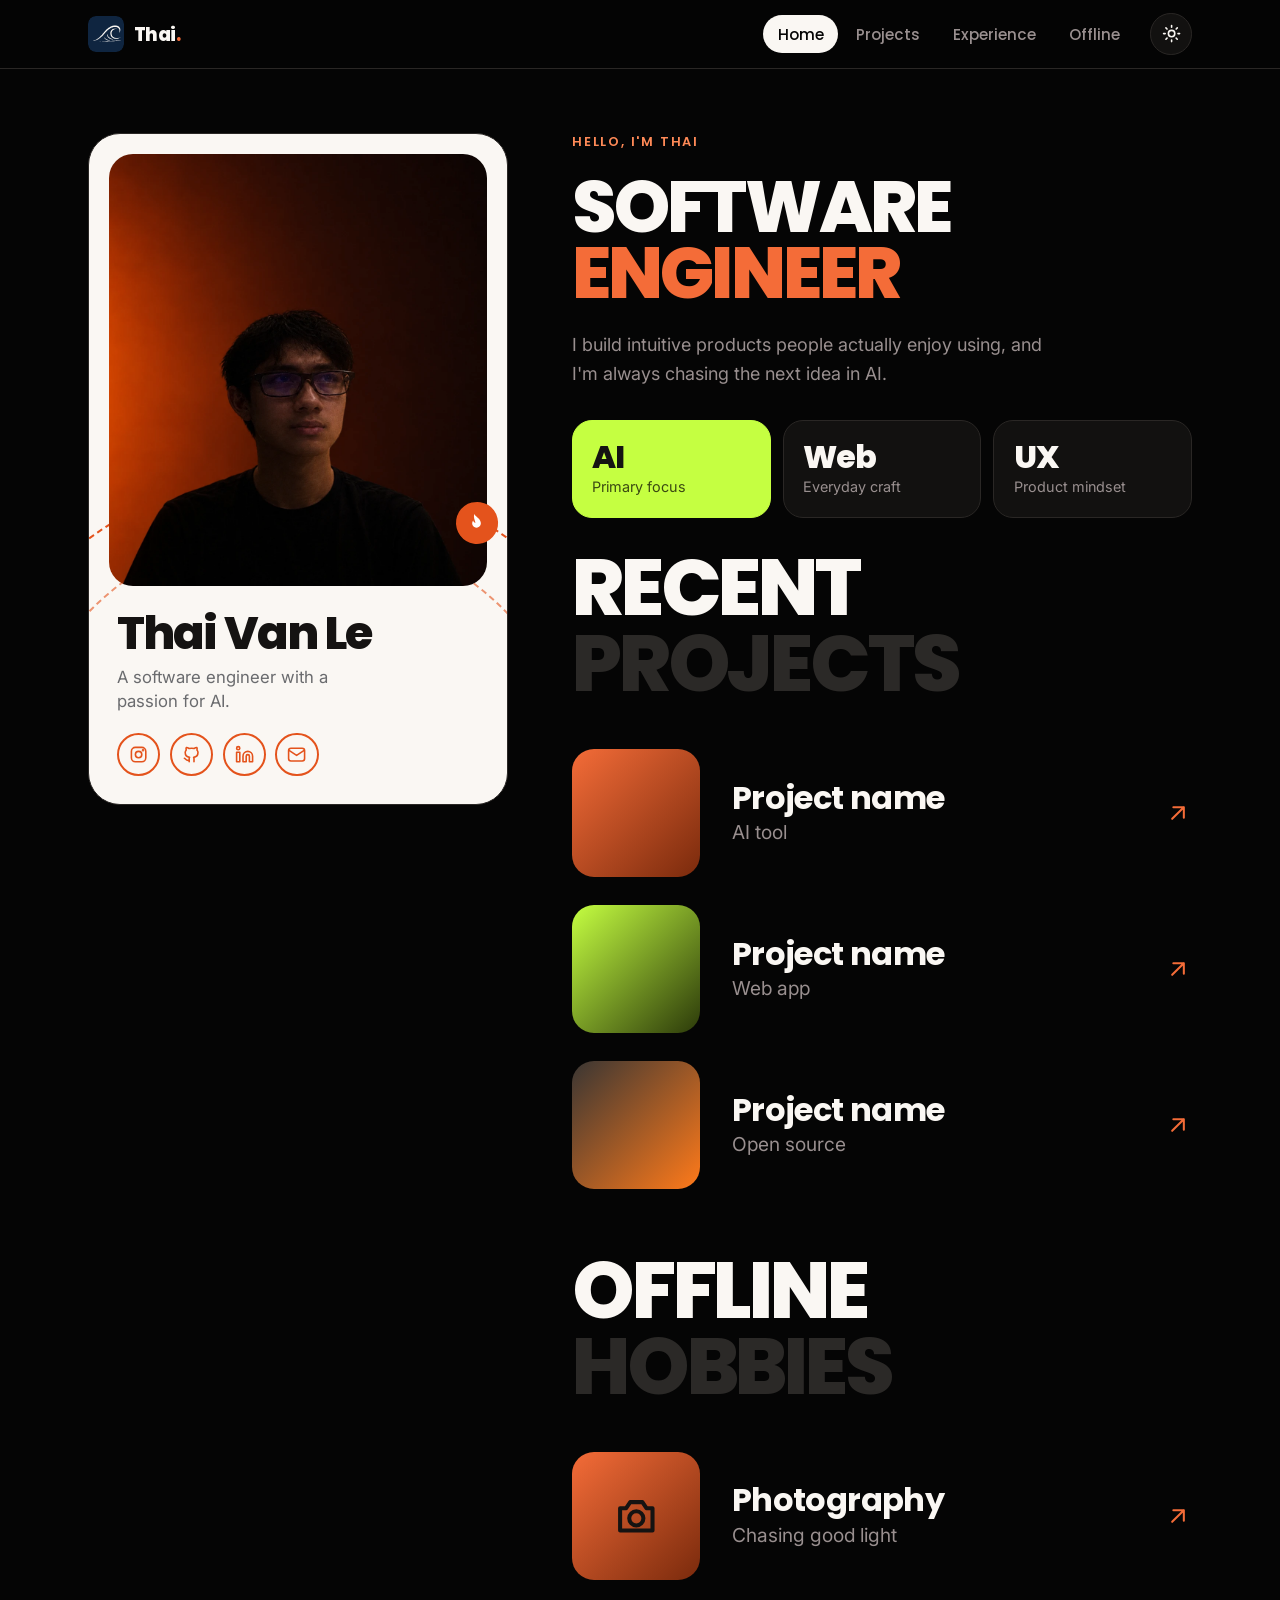
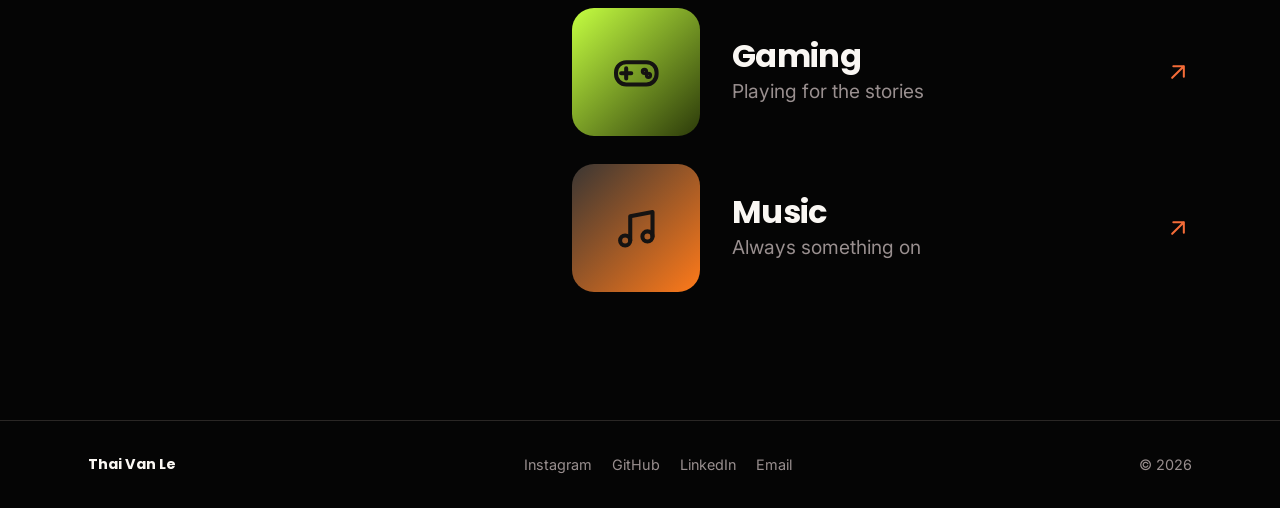
==== index.html @ 5bfe413f "Merge pull request #4 from Thai2229/claude/wave-from-icon Wave bursts from the toggle, pinned Home c" ====
<!DOCTYPE html>
<html lang="en" data-theme="dark">
<head>
<meta charset="utf-8">
<link rel="icon" type="image/svg+xml" href="assets/favicon.svg">
<link rel="icon" type="image/png" href="assets/favicon.png">
<meta name="viewport" content="width=device-width, initial-scale=1">
<title>Thai Van Le | Software Engineer</title>
<meta name="description" content="Thai Van Le, a software engineer with a passion for AI.">
<script>try{var t="dark";if(localStorage.getItem("theme")==="light"){t="light"}document.documentElement.dataset.theme=t}catch(e){}</script>
<link rel="preconnect" href="https://fonts.googleapis.com">
<link rel="preconnect" href="https://fonts.gstatic.com" crossorigin>
<link href="https://fonts.googleapis.com/css2?family=Inter:wght@400;500;600&family=Poppins:wght@500;600;700;800&display=swap" rel="stylesheet">
<link rel="stylesheet" href="css/styles.css">
<script src="js/main.js" defer></script>
</head>
<body>
<a class="skip" href="#main">Skip to content</a>
<header class="top">
<div class="wrap">
<a class="brand" href="index.html" aria-label="Thai Van Le, home"><img src="assets/logo.svg" alt="" width="36" height="36">Thai<span>.</span></a>
<nav id="nav" aria-label="Main"><ul><li><a href="index.html" aria-current="page">Home</a></li><li><a href="projects.html">Projects</a></li><li><a href="experience.html">Experience</a></li><li><a href="offline.html">Offline</a></li></ul></nav>
<button class="icon-btn theme-toggle" type="button" aria-label="Toggle light and dark theme" title="Toggle theme (T)"><svg class="sun" viewBox="0 0 24 24" aria-hidden="true"><circle cx="12" cy="12" r="4"/><path d="M12 2v2m0 16v2M4.900 4.900l1.400 1.400m11.400 11.400 1.400 1.400M2 12h2m16 0h2M4.900 19.100l1.400-1.400M17.700 6.300l1.400-1.400"/></svg><svg class="moon" viewBox="0 0 24 24" aria-hidden="true"><path d="M21 12.800A9 9 0 1 1 11.200 3a7 7 0 0 0 9.800 9.800z"/></svg></button>
<button class="icon-btn menu-btn" type="button" aria-label="Menu" aria-expanded="false" aria-controls="nav"><svg viewBox="0 0 24 24" aria-hidden="true"><path d="M4 7h16M4 12h16M4 17h16"/></svg></button>
</div>
</header>
<main id="main">
<div class="wrap">
<div class="hero">
<aside class="profile rise" aria-label="Profile">
<span class="arc" aria-hidden="true"></span><span class="badge"><svg viewBox="0 0 24 24" aria-hidden="true"><path d="M12 2c1 4 5 6 5 11a5 5 0 0 1-10 0c0-2 1-3 2-4 0 2 1 3 2 3 0-4-1-6 1-10z"/></svg></span>
<span class="arc two" aria-hidden="true"></span>
<img class="photo" src="assets/photo.webp" alt="Portrait of Thai Van Le looking up and to the side against an orange-to-black gradient" width="1340" height="1174">
<div class="who">
<h1>Thai Van Le</h1>
<p>A software engineer with a passion for AI.</p>
<ul class="socials"><li><a href="https://www.instagram.com/thaiv.2229/" aria-label="Instagram" target="_blank" rel="noopener noreferrer"><svg viewBox="0 0 24 24" aria-hidden="true"><rect x="3" y="3" width="18" height="18" rx="5"/><circle cx="12" cy="12" r="4"/><circle cx="17.5" cy="6.5" r=".6"/></svg></a></li><li><a href="https://github.com/Thai2229" aria-label="GitHub" target="_blank" rel="noopener noreferrer"><svg viewBox="0 0 24 24" aria-hidden="true"><path d="M9 19c-4 1.3-4-2-6-2.5m12 4.5v-3.5c0-1 .1-1.5-.5-2 2.800-.3 5.500-1.400 5.500-6a4.600 4.600 0 0 0-1.300-3.200 4.300 4.300 0 0 0-.1-3.200s-1.100-.3-3.500 1.300a12 12 0 0 0-6.200 0C6.500 2.800 5.400 3.100 5.400 3.100a4.300 4.300 0 0 0-.1 3.200A4.600 4.600 0 0 0 4 9.500c0 4.600 2.700 5.700 5.500 6-.6.500-.6 1.200-.5 2V21"/></svg></a></li><li><a href="https://www.linkedin.com/in/thaivanle" aria-label="LinkedIn" target="_blank" rel="noopener noreferrer"><svg viewBox="0 0 24 24" aria-hidden="true"><path d="M16 8a6 6 0 0 1 6 6v7h-4v-7a2 2 0 0 0-4 0v7h-4v-7a6 6 0 0 1 6-6zM2 9h4v12H2zM4 2a2 2 0 1 1 0 4 2 2 0 0 1 0-4z"/></svg></a></li><li><a href="mailto:mrthaivanle@gmail.com" aria-label="Email"><svg viewBox="0 0 24 24" aria-hidden="true"><rect x="2" y="4" width="20" height="16" rx="3"/><path d="m3 7 9 6 9-6"/></svg></a></li></ul>
</div>
</aside>
<div class="feed">
<div class="intro">
<p class="eyebrow rise" style="--i:1">Hello, I'm Thai</p>
<p class="title rise" style="--i:2" role="presentation">Software <em>Engineer</em></p>
<p class="lead rise" style="--i:3">I build intuitive products people actually enjoy using, and I'm always chasing the next idea in AI.</p>
<div class="stats rise" style="--i:4">
<!-- placeholder stat tiles: focus areas, no invented numbers -->
<div class="stat lime"><b>AI</b><span>Primary focus</span></div>
<div class="stat"><b>Web</b><span>Everyday craft</span></div>
<div class="stat"><b>UX</b><span>Product mindset</span></div>
</div>
</div>
<section class="teaser rise" style="--i:5" aria-labelledby="t-proj">
<h2 class="big" id="t-proj"><span>Recent</span> <span class="dim">projects</span></h2>
<ul class="rows"><li><a class="row" href="projects.html"><span class="tile t1" aria-hidden="true"></span><span class="txt"><b>Project name</b><span>AI tool</span></span><svg class="go" viewBox="0 0 24 24" aria-hidden="true"><path d="M7 17 17 7M8 7h9v9"/></svg></a></li><li><a class="row" href="projects.html"><span class="tile t2" aria-hidden="true"></span><span class="txt"><b>Project name</b><span>Web app</span></span><svg class="go" viewBox="0 0 24 24" aria-hidden="true"><path d="M7 17 17 7M8 7h9v9"/></svg></a></li><li><a class="row" href="projects.html"><span class="tile t3" aria-hidden="true"></span><span class="txt"><b>Project name</b><span>Open source</span></span><svg class="go" viewBox="0 0 24 24" aria-hidden="true"><path d="M7 17 17 7M8 7h9v9"/></svg></a></li></ul>
</section>
<section class="teaser rise" style="--i:6" aria-labelledby="t-off">
<h2 class="big" id="t-off"><span>Offline</span> <span class="dim">hobbies</span></h2>
<ul class="rows"><li><a class="row" href="offline.html"><span class="tile t1" aria-hidden="true"><svg viewBox="0 0 24 24"><path d="M4 8h3l2-3h6l2 3h3v11H4z"/><circle cx="12" cy="13" r="3.500"/></svg></span><span class="txt"><b>Photography</b><span>Chasing good light</span></span><svg class="go" viewBox="0 0 24 24" aria-hidden="true"><path d="M7 17 17 7M8 7h9v9"/></svg></a></li><li><a class="row" href="offline.html"><span class="tile t2" aria-hidden="true"><svg viewBox="0 0 24 24"><rect x="2" y="7" width="20" height="11" rx="5"/><path d="M7 10v5M4.500 12.500h5"/><circle cx="16" cy="11.500" r=".8"/><circle cx="18" cy="13.500" r=".8"/></svg></span><span class="txt"><b>Gaming</b><span>Playing for the stories</span></span><svg class="go" viewBox="0 0 24 24" aria-hidden="true"><path d="M7 17 17 7M8 7h9v9"/></svg></a></li><li><a class="row" href="offline.html"><span class="tile t3" aria-hidden="true"><svg viewBox="0 0 24 24"><path d="M9 18V6l11-2v12"/><circle cx="6.500" cy="18" r="2.500"/><circle cx="17.500" cy="16" r="2.500"/></svg></span><span class="txt"><b>Music</b><span>Always something on</span></span><svg class="go" viewBox="0 0 24 24" aria-hidden="true"><path d="M7 17 17 7M8 7h9v9"/></svg></a></li></ul>
</section>
</div>
</div>
</div>
</main>
<footer>
<div class="wrap">
<strong>Thai Van Le</strong>
<ul><li><a href="https://www.instagram.com/thaiv.2229/" target="_blank" rel="noopener noreferrer">Instagram</a></li><li><a href="https://github.com/Thai2229" target="_blank" rel="noopener noreferrer">GitHub</a></li><li><a href="https://www.linkedin.com/in/thaivanle" target="_blank" rel="noopener noreferrer">LinkedIn</a></li><li><a href="mailto:mrthaivanle@gmail.com">Email</a></li></ul>
<span>&copy; 2026</span>
</div>
</footer>
</body>
</html>
---- css/styles.css ----
:root{
  --bg:#050505;--surface:#121110;--line:#2a2725;--ink:#faf7f3;--muted:#998f8f;--dim:#2b2927;
  --accent:#f46c38;--accent-hot:#ff7a1a;--accent-ink:#ff8a57;--lime:#c5ff41;--on-accent:#151312;
  --card:#faf7f3;--card-ink:#151312;--card-muted:#6a6b6e;--card-accent:#e4531c;
  --font-head:"Poppins",system-ui,sans-serif;--font-body:"Inter",system-ui,sans-serif;
  --pad:clamp(1.25rem,4vw,3rem);--max:1200px;
}
[data-theme="light"]{
  --bg:#faf7f3;--surface:#fff;--line:#e4ddd5;--ink:#151312;--muted:#6a6b6e;--dim:#e2dbd2;
  --accent-ink:#b8400f;--card:#fff;
}
*{box-sizing:border-box;margin:0}
html{color-scheme:dark;scroll-behavior:smooth}
html[data-theme="light"]{color-scheme:light}
body{background:var(--bg);color:var(--ink);font:400 1rem/1.6 var(--font-body);min-height:100vh;display:flex;flex-direction:column;overflow-x:hidden}
main{flex:1}
img,svg{display:block;max-width:100%}
a{color:inherit}
:focus-visible{outline:3px solid var(--accent-hot);outline-offset:3px;border-radius:6px}
.skip{position:absolute;left:1rem;top:-4rem;background:var(--accent);color:var(--on-accent);padding:.6rem 1rem;border-radius:8px;font-weight:600;z-index:20}
.skip:focus{top:1rem}
.wrap{width:min(100%,var(--max));margin-inline:auto;padding-inline:var(--pad)}

/* header */
header.top{position:sticky;top:0;z-index:10;background:color-mix(in srgb,var(--bg) 85%,transparent);backdrop-filter:blur(12px);border-bottom:1px solid var(--line)}
header.top .wrap{display:flex;align-items:center;gap:1rem;height:4.25rem}
.brand{display:inline-flex;align-items:center;font:800 1.15rem var(--font-head);text-decoration:none;letter-spacing:-.02em;margin-right:auto}
.brand span{color:var(--accent)}
.brand img{width:36px;height:36px;margin-right:.6rem;border-radius:8px;flex:none}
nav ul{list-style:none;padding:0;display:flex;gap:.25rem}
nav a{display:block;padding:.45rem .9rem;border-radius:99px;text-decoration:none;font:500 .95rem var(--font-head);color:var(--muted);transition:color .2s,background .2s}
nav a:hover{color:var(--ink)}
nav a[aria-current="page"]{background:var(--ink);color:var(--bg)}
.icon-btn{width:2.6rem;height:2.6rem;border-radius:50%;border:1px solid var(--line);background:var(--surface);color:var(--ink);display:grid;place-items:center;cursor:pointer;transition:border-color .2s,transform .2s}
.icon-btn:hover{border-color:var(--accent);transform:translateY(-2px)}
.icon-btn svg{width:1.2rem;height:1.2rem;fill:none;stroke:currentColor;stroke-width:2;stroke-linecap:round;stroke-linejoin:round}
.moon{display:none}
[data-theme="light"] .sun{display:none}
[data-theme="light"] .moon{display:block}
.menu-btn{display:none}
@media (max-width:700px){
  .menu-btn{display:grid}
  nav{position:absolute;left:0;right:0;top:100%;background:var(--bg);border-bottom:1px solid var(--line);display:none;padding:.75rem var(--pad) 1rem}
  nav.open{display:block}
  nav ul{flex-direction:column}
  nav a{font-size:1.05rem;padding:.7rem 1rem}
}

/* type */
.title{font:800 clamp(2.75rem,8vw,6.5rem)/.92 var(--font-head);text-transform:uppercase;letter-spacing:-.04em}
.title em{font-style:normal;color:var(--accent)}
[data-theme="light"] .title em{color:var(--accent-ink)}
h2.title{font-size:clamp(2rem,5vw,3.5rem)}
.lead{color:var(--muted);font-size:1.125rem;max-width:44ch}
.eyebrow{font:600 .8rem var(--font-head);letter-spacing:.14em;text-transform:uppercase;color:var(--accent-ink)}
.page-head{padding:clamp(3rem,8vw,6rem) 0 2.5rem;display:grid;gap:1.25rem}

/* home hero */
.hero{display:grid;grid-template-columns:1fr;gap:clamp(2rem,6vw,5rem);align-items:start;padding:clamp(2rem,5vw,4rem) 0}
.profile{max-width:440px;width:100%;margin-inline:auto}
.feed .teaser:first-of-type{padding-top:clamp(2rem,6vw,4rem)}
@media (min-width:900px){.hero{grid-template-columns:420px minmax(0,1fr);column-gap:64px}.hero .profile{position:sticky;top:calc(4.25rem + 24px);margin-inline:0}.feed .big{font-size:clamp(3rem,6.2vw,6rem)}.feed .title{font-size:clamp(2.75rem,5.6vw,5.5rem)}.feed .teaser:first-of-type{padding-top:2rem}.feed .teaser{padding-block:2rem}}
@media (min-width:900px) and (max-height:860px){.hero .profile{padding:1rem 1rem 1.25rem}.hero .profile .photo{aspect-ratio:1/1}.hero .profile .who{padding-top:1rem}.hero .profile p{margin-bottom:.9rem}}
@media (min-width:900px) and (max-height:780px){.hero .profile .photo{aspect-ratio:4/3}}
@media (min-width:900px) and (max-height:640px){.hero .profile{position:static}}
.profile{position:relative;overflow:hidden;background:var(--card);color:var(--card-ink);border-radius:32px;padding:1.25rem 1.25rem 1.75rem;border:1px solid var(--line)}
.profile .photo{position:relative;z-index:1;aspect-ratio:7/8;width:100%;height:auto;border-radius:24px;object-fit:cover;object-position:54% 50%}
.profile .arc{position:absolute;z-index:0;width:170%;aspect-ratio:1;left:-35%;top:50%;border:2px dashed var(--card-accent);border-radius:50%;transform:rotate(14deg)}
.profile .arc.two{top:58%;left:-20%;width:140%;transform:rotate(-8deg);opacity:.6}
.badge{position:absolute;z-index:2;top:58%;right:.6rem;width:2.6rem;height:2.6rem;margin-top:-1.3rem;border-radius:50%;background:var(--card-accent);display:grid;place-items:center;transform:rotate(-14deg)}
.badge svg{width:1.3rem;height:1.3rem;fill:#fff}
.profile .who{position:relative;z-index:1;padding:1.5rem .5rem 0}
.profile h1{font:800 clamp(2.2rem,5vw,2.9rem)/1 var(--font-head);letter-spacing:-.04em}
.profile p{color:var(--card-muted);margin:.6rem 0 1.25rem;max-width:20ch;font-size:1.05rem;line-height:1.4}
.socials{display:flex;gap:.6rem;list-style:none;padding:0}
.socials a{width:2.7rem;height:2.7rem;border-radius:50%;border:2px solid var(--card-accent);color:var(--card-accent);background:var(--card);display:grid;place-items:center;transition:background .2s,color .2s,transform .2s}
.socials a:hover{background:var(--card-accent);color:#fff;transform:translateY(-3px)}
.socials svg{width:1.2rem;height:1.2rem;fill:none;stroke:currentColor;stroke-width:2;stroke-linecap:round;stroke-linejoin:round}
.intro{display:grid;gap:1.5rem;justify-items:start}
.stats{display:grid;grid-template-columns:repeat(3,1fr);gap:.75rem;width:100%;margin-top:.5rem}
@media (max-width:520px){.stats{grid-template-columns:1fr}}
.stat{background:var(--surface);border:1px solid var(--line);border-radius:20px;padding:1.1rem 1.2rem;transition:transform .25s,border-color .25s}
.stat:hover{transform:translateY(-4px);border-color:var(--accent)}
.stat b{display:block;font:800 2rem/1.1 var(--font-head);letter-spacing:-.03em}
.stat span{color:var(--muted);font-size:.9rem}
.stat.lime{background:var(--lime);border-color:var(--lime);color:#151312}
.stat.lime span{color:#3b4a12}

/* teasers */
.teaser{padding:clamp(2rem,6vw,4rem) 0}
.teaser:last-child{padding-bottom:4rem}
.big{font:800 clamp(3rem,13vw,9rem)/.95 var(--font-head);text-transform:uppercase;letter-spacing:-.04em;margin-bottom:clamp(1.5rem,4vw,3rem)}
.big span{display:block}
.big .dim{color:var(--dim)}
.rows{list-style:none;padding:0;display:grid;gap:clamp(1rem,2.5vw,1.75rem)}
.row{display:flex;align-items:center;gap:clamp(1rem,3vw,2rem);text-decoration:none;border-radius:20px}
.tile{flex:none;width:clamp(4.25rem,14vw,8rem);aspect-ratio:1;border-radius:clamp(14px,3vw,22px);display:grid;place-items:center;color:var(--on-accent);transition:transform .25s}
.tile svg{width:38%;fill:none;stroke:currentColor;stroke-width:2;stroke-linecap:round;stroke-linejoin:round}
.t1{background:linear-gradient(135deg,var(--accent),#7a2a0c)}
.t2{background:linear-gradient(135deg,var(--lime),#2c3a0a)}
.t3{background:linear-gradient(135deg,#3a3633,var(--accent-hot))}
.txt{display:grid;min-width:0}
.txt b{font:700 clamp(1.25rem,3.4vw,2rem)/1.2 var(--font-head);letter-spacing:-.02em;transition:color .2s}
.txt span{color:var(--muted);font-size:clamp(.95rem,2vw,1.2rem)}
.row .go{flex:none;margin-left:auto;width:clamp(1.25rem,3vw,1.75rem);fill:none;stroke:var(--accent);stroke-width:1.75;stroke-linecap:round;stroke-linejoin:round;transition:transform .2s}
.row:hover .txt b{color:var(--accent-ink)}
.row:hover .go{transform:translate(4px,-4px)}
.row:hover .tile{transform:scale(1.03)}

/* cards */
.grid{display:grid;grid-template-columns:repeat(auto-fill,minmax(min(100%,17rem),1fr));gap:1rem;padding-bottom:4rem}
.card{display:flex;flex-direction:column;gap:.75rem;padding:1.5rem;border-radius:24px;background:var(--surface);border:1px solid var(--line);transition:transform .25s,border-color .25s,box-shadow .25s}
.card:hover{transform:translateY(-5px);border-color:var(--accent);box-shadow:0 14px 34px -18px var(--accent)}
.card .thumb{aspect-ratio:16/10;border-radius:16px;background:linear-gradient(135deg,var(--accent),var(--bg) 85%);margin-bottom:.5rem}
.card h2{font:700 1.3rem/1.2 var(--font-head);letter-spacing:-.02em}
.card p{color:var(--muted)}
.tags{display:flex;flex-wrap:wrap;gap:.4rem;list-style:none;padding:0;margin-top:auto}
.tags li{font:500 .78rem var(--font-head);padding:.2rem .7rem;border-radius:99px;border:1px solid var(--line);color:var(--muted)}
.ico{width:3rem;height:3rem;border-radius:16px;display:grid;place-items:center;background:var(--accent);color:var(--on-accent)}
.ico svg{width:1.5rem;height:1.5rem;fill:none;stroke:currentColor;stroke-width:2;stroke-linecap:round;stroke-linejoin:round}

/* timeline */
.timeline{list-style:none;padding:0 0 4rem 1.5rem;border-left:2px dashed var(--line);display:grid;gap:1.25rem;margin-left:.5rem}
.timeline li{position:relative;padding:1.5rem;border-radius:24px;background:var(--surface);border:1px solid var(--line);transition:border-color .25s,transform .25s}
.timeline li:hover{border-color:var(--accent);transform:translateX(4px)}
.timeline li::before{content:"";position:absolute;left:calc(-1.5rem - 7px);top:2rem;width:12px;height:12px;border-radius:50%;background:var(--accent);box-shadow:0 0 0 4px var(--bg)}
.timeline time{font:600 .8rem var(--font-head);letter-spacing:.1em;text-transform:uppercase;color:var(--accent-ink)}
.timeline h2{font:700 1.4rem/1.2 var(--font-head);letter-spacing:-.02em;margin:.3rem 0}
.timeline .org{color:var(--ink);font-weight:500}
.timeline p{color:var(--muted)}

/* footer */
footer{border-top:1px solid var(--line);padding:2rem 0;color:var(--muted);font-size:.9rem}
footer .wrap{display:flex;flex-wrap:wrap;gap:1rem 2rem;align-items:center;justify-content:space-between}
footer strong{color:var(--ink);font-family:var(--font-head)}
footer ul{list-style:none;padding:0;display:flex;gap:1.25rem}
footer a{text-decoration:none}
footer a:hover{color:var(--accent-ink);text-decoration:underline}

/* motion */
.rise{animation:rise .7s cubic-bezier(.2,.7,.2,1) both;animation-delay:calc(var(--i,0) * 90ms)}
@keyframes rise{from{opacity:0;transform:translateY(18px)}}
::view-transition-old(root),::view-transition-new(root){animation:none;mix-blend-mode:normal}
::view-transition-new(root){z-index:2}
.wave-foam,.wave-spray{position:fixed;inset:0;width:100%;height:100%;pointer-events:none}
.wave-spray{view-transition-name:spray}
::view-transition-group(*),::view-transition-old(*),::view-transition-new(*){animation:none}
@media (prefers-reduced-motion:reduce){
  *,*::before,*::after{animation:none!important;transition:none!important;scroll-behavior:auto!important}
}
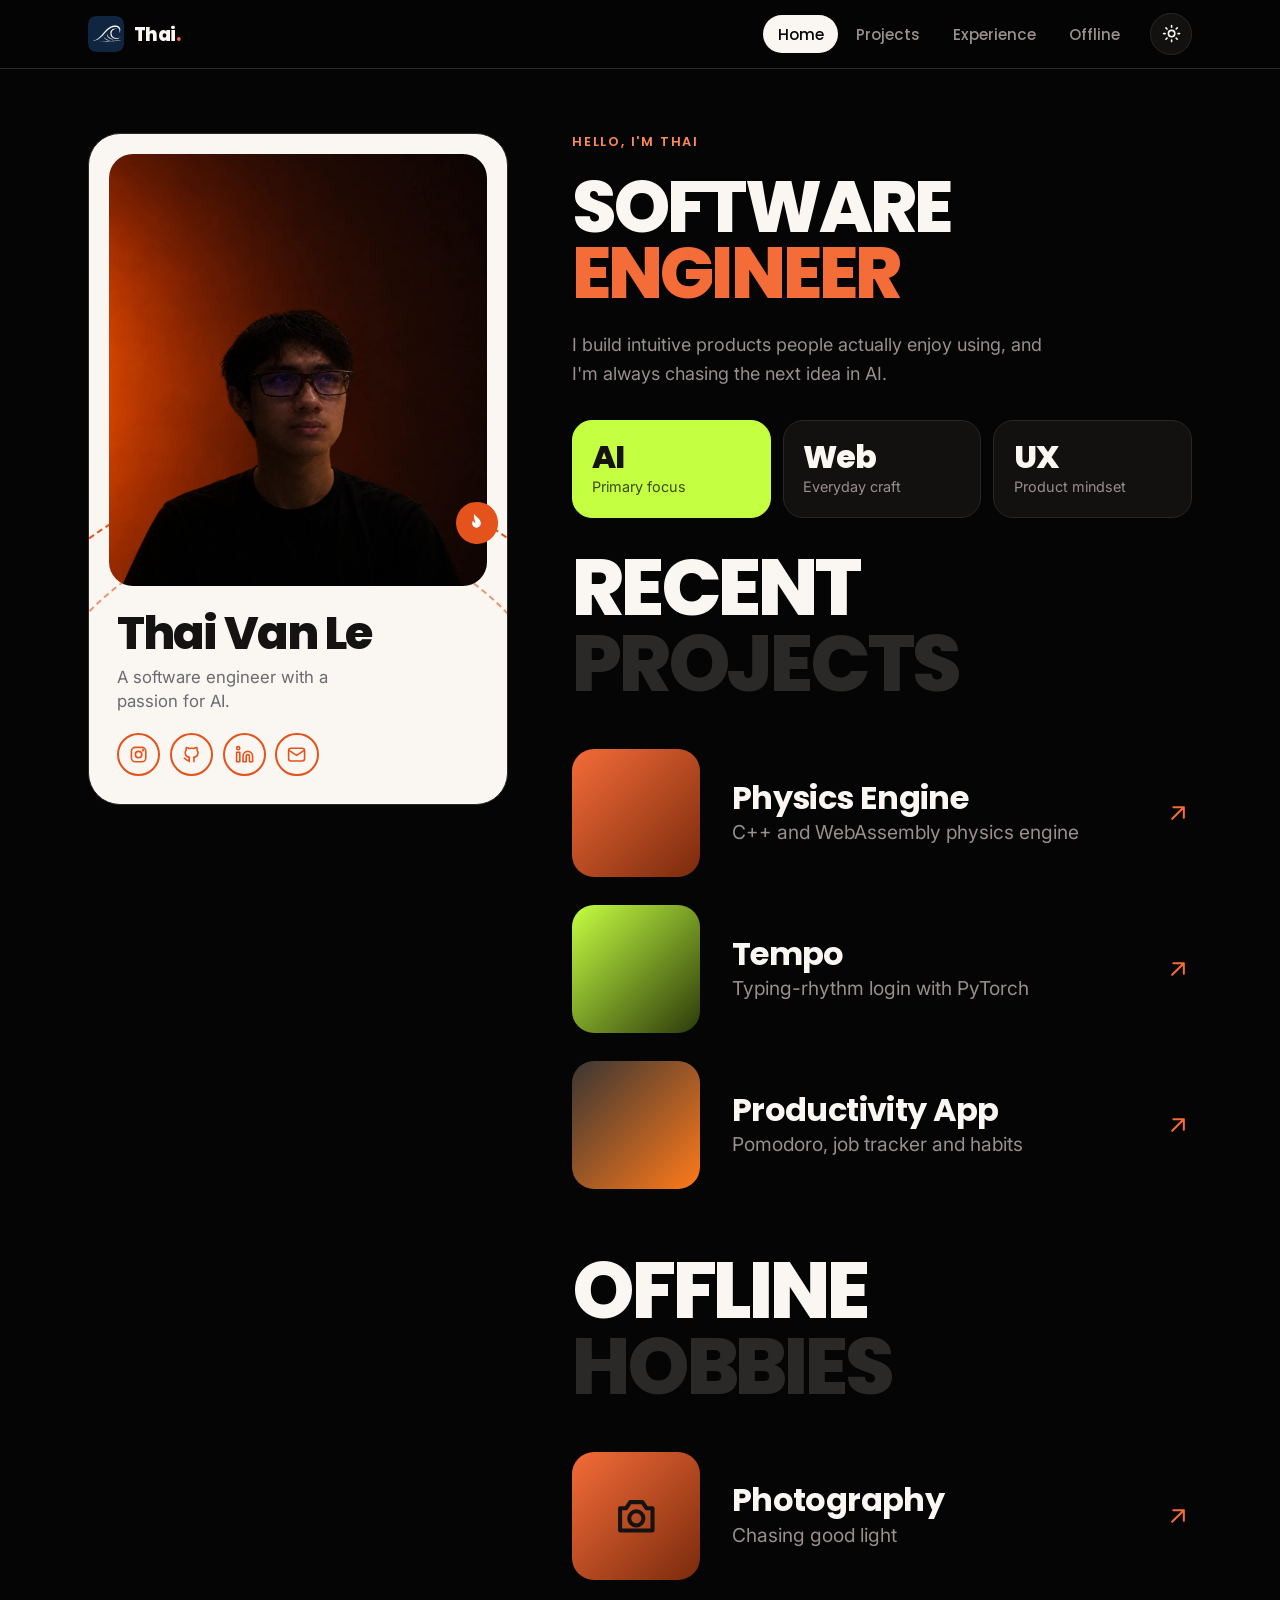
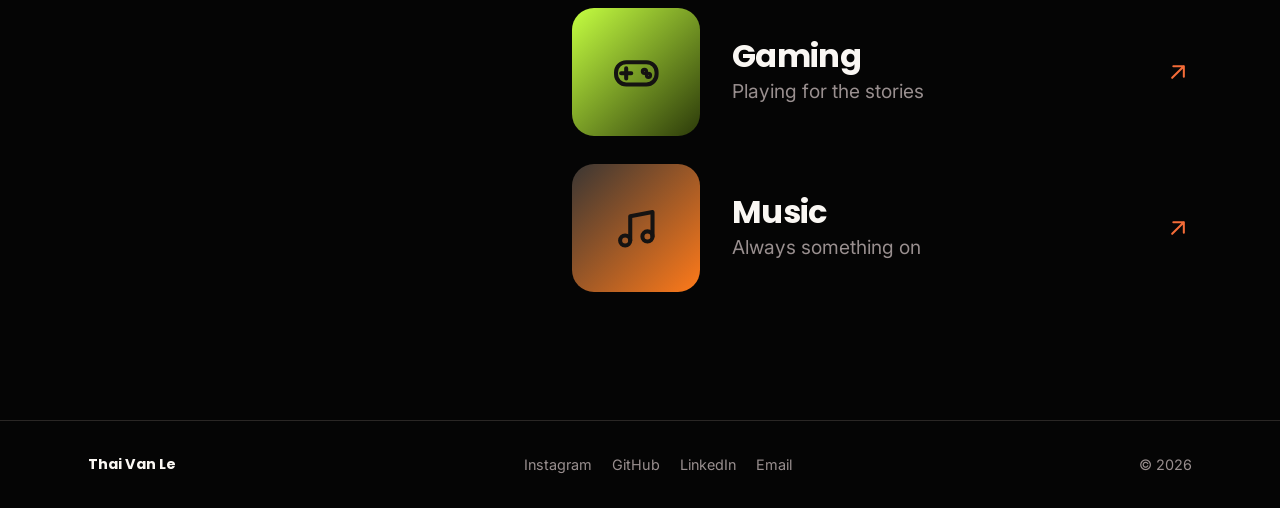
==== commit 3a8f99fd: "Merge pull request #5 from Thai2229/claude/real-projects Add Physics Engine, Tempo and Productivity " ====
--- a/index.html
+++ b/index.html
@@ -51,7 +51,7 @@
 </div>
 <section class="teaser rise" style="--i:5" aria-labelledby="t-proj">
 <h2 class="big" id="t-proj"><span>Recent</span> <span class="dim">projects</span></h2>
-<ul class="rows"><li><a class="row" href="projects.html"><span class="tile t1" aria-hidden="true"></span><span class="txt"><b>Project name</b><span>AI tool</span></span><svg class="go" viewBox="0 0 24 24" aria-hidden="true"><path d="M7 17 17 7M8 7h9v9"/></svg></a></li><li><a class="row" href="projects.html"><span class="tile t2" aria-hidden="true"></span><span class="txt"><b>Project name</b><span>Web app</span></span><svg class="go" viewBox="0 0 24 24" aria-hidden="true"><path d="M7 17 17 7M8 7h9v9"/></svg></a></li><li><a class="row" href="projects.html"><span class="tile t3" aria-hidden="true"></span><span class="txt"><b>Project name</b><span>Open source</span></span><svg class="go" viewBox="0 0 24 24" aria-hidden="true"><path d="M7 17 17 7M8 7h9v9"/></svg></a></li></ul>
+<ul class="rows"><li><a class="row" href="https://physicsenginethai.vercel.app" target="_blank" rel="noopener noreferrer" aria-label="Physics Engine, C++ and WebAssembly physics engine, live demo, opens in a new tab"><span class="tile t1" aria-hidden="true"></span><span class="txt"><b>Physics Engine</b><span>C++ and WebAssembly physics engine</span></span><svg class="go" viewBox="0 0 24 24" aria-hidden="true"><path d="M7 17 17 7M8 7h9v9"/></svg></a></li><li><a class="row" href="https://github.com/Thai2229/Tempo" target="_blank" rel="noopener noreferrer" aria-label="Tempo, Typing-rhythm login with PyTorch, code on GitHub, opens in a new tab"><span class="tile t2" aria-hidden="true"></span><span class="txt"><b>Tempo</b><span>Typing-rhythm login with PyTorch</span></span><svg class="go" viewBox="0 0 24 24" aria-hidden="true"><path d="M7 17 17 7M8 7h9v9"/></svg></a></li><li><a class="row" href="https://productivity-app-client-gamma.vercel.app/" target="_blank" rel="noopener noreferrer" aria-label="Productivity App, Pomodoro, job tracker and habits, live demo, opens in a new tab"><span class="tile t3" aria-hidden="true"></span><span class="txt"><b>Productivity App</b><span>Pomodoro, job tracker and habits</span></span><svg class="go" viewBox="0 0 24 24" aria-hidden="true"><path d="M7 17 17 7M8 7h9v9"/></svg></a></li></ul>
 </section>
 <section class="teaser rise" style="--i:6" aria-labelledby="t-off">
 <h2 class="big" id="t-off"><span>Offline</span> <span class="dim">hobbies</span></h2>
--- a/css/styles.css
+++ b/css/styles.css
@@ -111,7 +111,12 @@
 .grid{display:grid;grid-template-columns:repeat(auto-fill,minmax(min(100%,17rem),1fr));gap:1rem;padding-bottom:4rem}
 .card{display:flex;flex-direction:column;gap:.75rem;padding:1.5rem;border-radius:24px;background:var(--surface);border:1px solid var(--line);transition:transform .25s,border-color .25s,box-shadow .25s}
 .card:hover{transform:translateY(-5px);border-color:var(--accent);box-shadow:0 14px 34px -18px var(--accent)}
-.card .thumb{aspect-ratio:16/10;border-radius:16px;background:linear-gradient(135deg,var(--accent),var(--bg) 85%);margin-bottom:.5rem}
+.card .thumb{aspect-ratio:16/10;border-radius:16px;display:grid;place-items:center;color:var(--on-accent);margin-bottom:.5rem}
+.thumb svg{height:56%;fill:none;stroke:currentColor;stroke-width:2.5;stroke-linecap:round;stroke-linejoin:round}
+.card .links{display:flex;flex-wrap:wrap;gap:.25rem 1.25rem;margin-top:.25rem}
+.card .links a{display:inline-flex;align-items:center;min-height:44px;color:var(--accent-ink);font-weight:600;text-decoration:underline;text-underline-offset:.25em;transition:color .2s}
+.card .links a:hover{color:var(--accent-hot)}
+[data-theme="light"] .card .links a:hover{color:var(--ink)}
 .card h2{font:700 1.3rem/1.2 var(--font-head);letter-spacing:-.02em}
 .card p{color:var(--muted)}
 .tags{display:flex;flex-wrap:wrap;gap:.4rem;list-style:none;padding:0;margin-top:auto}
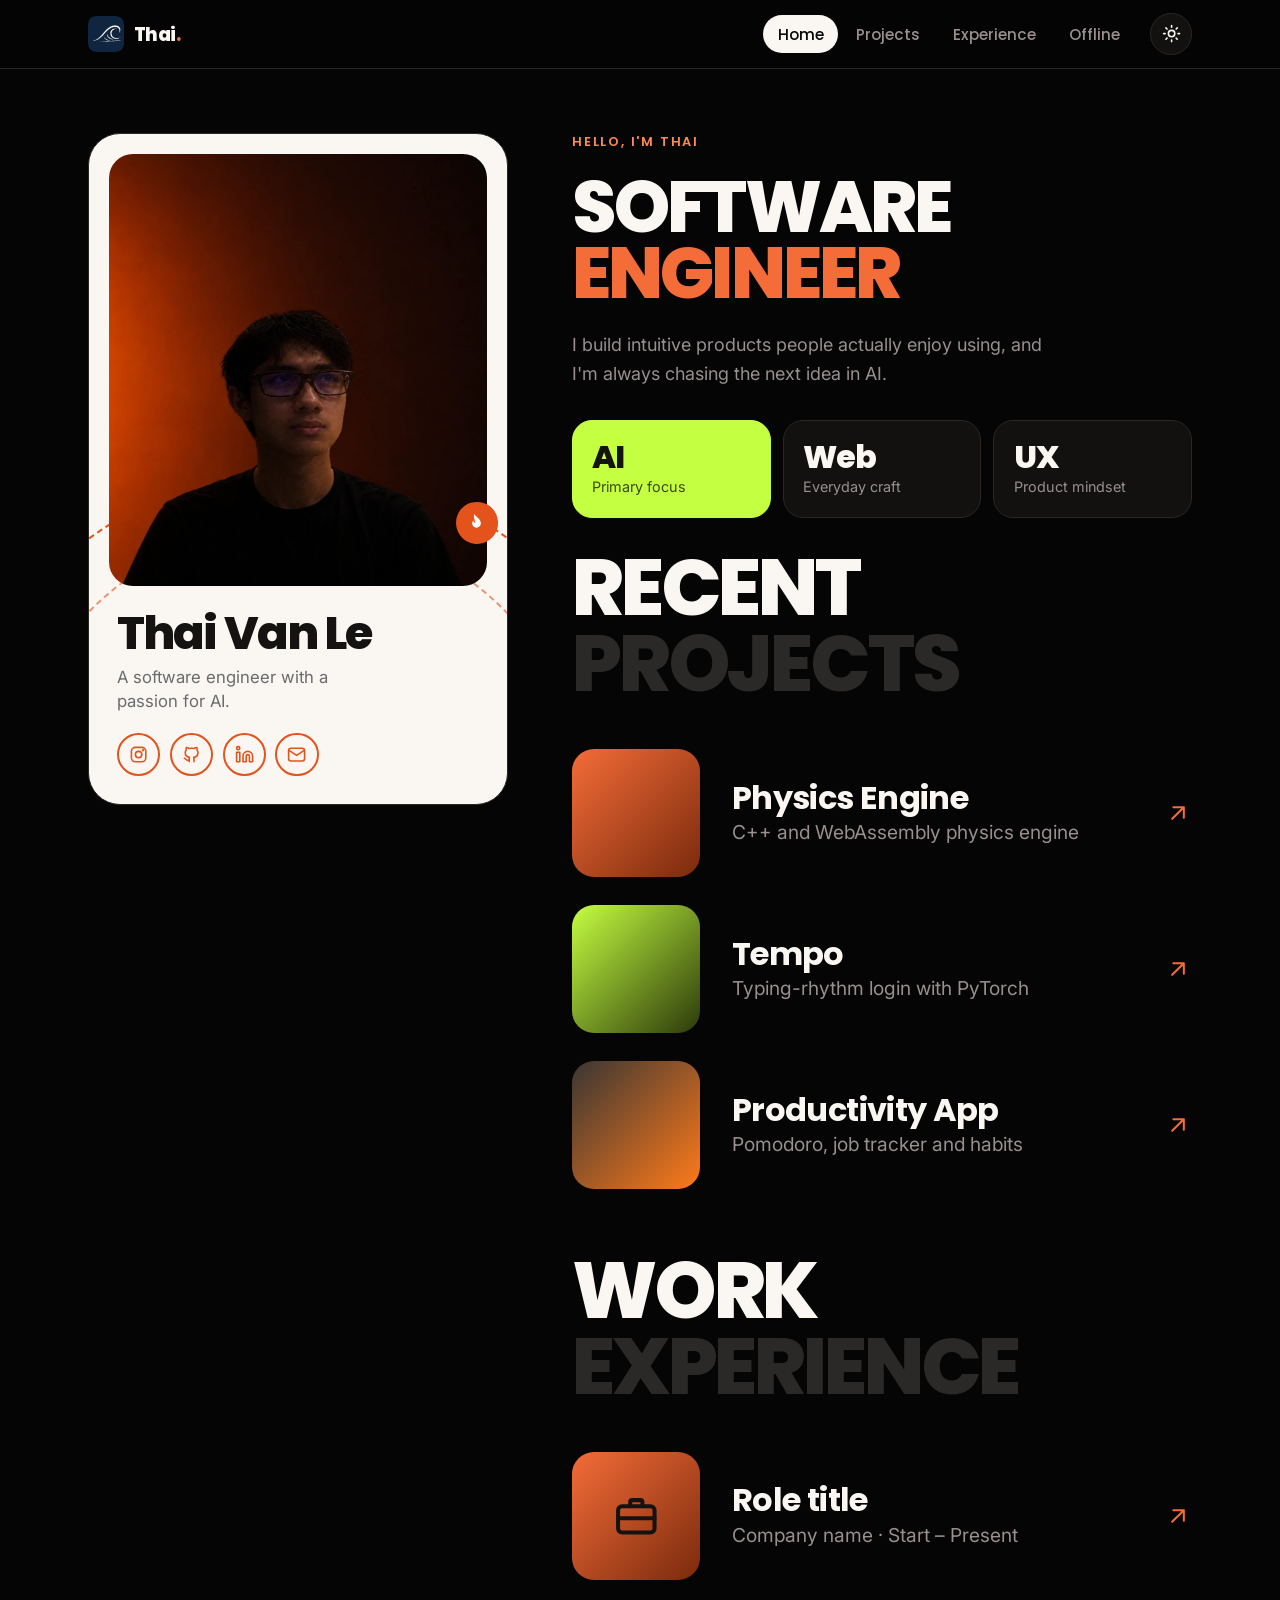
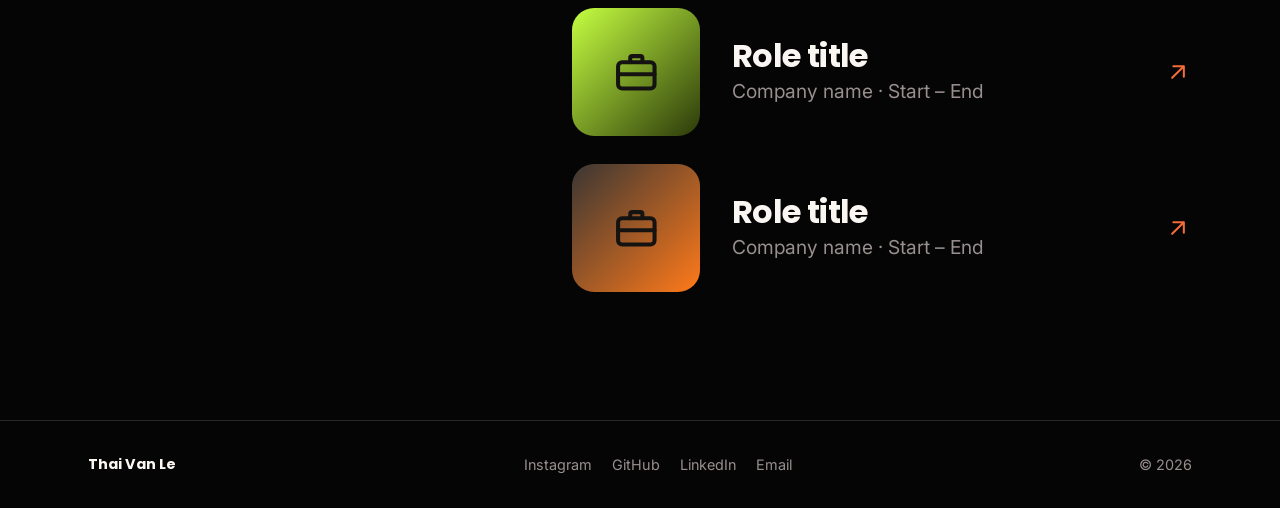
==== commit ee334367: "Home: recent projects and experience only (in progress) Co-Authored-By: Claude Sonnet 5.5 <noreply@a" ====
--- a/index.html
+++ b/index.html
@@ -53,9 +53,9 @@
 <h2 class="big" id="t-proj"><span>Recent</span> <span class="dim">projects</span></h2>
 <ul class="rows"><li><a class="row" href="https://physicsenginethai.vercel.app" target="_blank" rel="noopener noreferrer" aria-label="Physics Engine, C++ and WebAssembly physics engine, live demo, opens in a new tab"><span class="tile t1" aria-hidden="true"></span><span class="txt"><b>Physics Engine</b><span>C++ and WebAssembly physics engine</span></span><svg class="go" viewBox="0 0 24 24" aria-hidden="true"><path d="M7 17 17 7M8 7h9v9"/></svg></a></li><li><a class="row" href="https://github.com/Thai2229/Tempo" target="_blank" rel="noopener noreferrer" aria-label="Tempo, Typing-rhythm login with PyTorch, code on GitHub, opens in a new tab"><span class="tile t2" aria-hidden="true"></span><span class="txt"><b>Tempo</b><span>Typing-rhythm login with PyTorch</span></span><svg class="go" viewBox="0 0 24 24" aria-hidden="true"><path d="M7 17 17 7M8 7h9v9"/></svg></a></li><li><a class="row" href="https://productivity-app-client-gamma.vercel.app/" target="_blank" rel="noopener noreferrer" aria-label="Productivity App, Pomodoro, job tracker and habits, live demo, opens in a new tab"><span class="tile t3" aria-hidden="true"></span><span class="txt"><b>Productivity App</b><span>Pomodoro, job tracker and habits</span></span><svg class="go" viewBox="0 0 24 24" aria-hidden="true"><path d="M7 17 17 7M8 7h9v9"/></svg></a></li></ul>
 </section>
-<section class="teaser rise" style="--i:6" aria-labelledby="t-off">
-<h2 class="big" id="t-off"><span>Offline</span> <span class="dim">hobbies</span></h2>
-<ul class="rows"><li><a class="row" href="offline.html"><span class="tile t1" aria-hidden="true"><svg viewBox="0 0 24 24"><path d="M4 8h3l2-3h6l2 3h3v11H4z"/><circle cx="12" cy="13" r="3.500"/></svg></span><span class="txt"><b>Photography</b><span>Chasing good light</span></span><svg class="go" viewBox="0 0 24 24" aria-hidden="true"><path d="M7 17 17 7M8 7h9v9"/></svg></a></li><li><a class="row" href="offline.html"><span class="tile t2" aria-hidden="true"><svg viewBox="0 0 24 24"><rect x="2" y="7" width="20" height="11" rx="5"/><path d="M7 10v5M4.500 12.500h5"/><circle cx="16" cy="11.500" r=".8"/><circle cx="18" cy="13.500" r=".8"/></svg></span><span class="txt"><b>Gaming</b><span>Playing for the stories</span></span><svg class="go" viewBox="0 0 24 24" aria-hidden="true"><path d="M7 17 17 7M8 7h9v9"/></svg></a></li><li><a class="row" href="offline.html"><span class="tile t3" aria-hidden="true"><svg viewBox="0 0 24 24"><path d="M9 18V6l11-2v12"/><circle cx="6.500" cy="18" r="2.500"/><circle cx="17.500" cy="16" r="2.500"/></svg></span><span class="txt"><b>Music</b><span>Always something on</span></span><svg class="go" viewBox="0 0 24 24" aria-hidden="true"><path d="M7 17 17 7M8 7h9v9"/></svg></a></li></ul>
+<section class="teaser rise" style="--i:6" aria-labelledby="t-exp">
+<h2 class="big" id="t-exp"><span>Work</span> <span class="dim">Experience</span></h2>
+<ul class="rows"><li><a class="row" href="experience.html"><span class="tile t1" aria-hidden="true"><svg viewBox="0 0 24 24"><rect x="3" y="7" width="18" height="13" rx="2"/><path d="M9 7V5a1 1 0 0 1 1-1h4a1 1 0 0 1 1 1v2M3 13h18"/></svg></span><span class="txt"><b>Role title</b><span>Company name &middot; Start &ndash; Present</span></span><svg class="go" viewBox="0 0 24 24" aria-hidden="true"><path d="M7 17 17 7M8 7h9v9"/></svg></a></li><li><a class="row" href="experience.html"><span class="tile t2" aria-hidden="true"><svg viewBox="0 0 24 24"><rect x="3" y="7" width="18" height="13" rx="2"/><path d="M9 7V5a1 1 0 0 1 1-1h4a1 1 0 0 1 1 1v2M3 13h18"/></svg></span><span class="txt"><b>Role title</b><span>Company name &middot; Start &ndash; End</span></span><svg class="go" viewBox="0 0 24 24" aria-hidden="true"><path d="M7 17 17 7M8 7h9v9"/></svg></a></li><li><a class="row" href="experience.html"><span class="tile t3" aria-hidden="true"><svg viewBox="0 0 24 24"><rect x="3" y="7" width="18" height="13" rx="2"/><path d="M9 7V5a1 1 0 0 1 1-1h4a1 1 0 0 1 1 1v2M3 13h18"/></svg></span><span class="txt"><b>Role title</b><span>Company name &middot; Start &ndash; End</span></span><svg class="go" viewBox="0 0 24 24" aria-hidden="true"><path d="M7 17 17 7M8 7h9v9"/></svg></a></li></ul>
 </section>
 </div>
 </div>
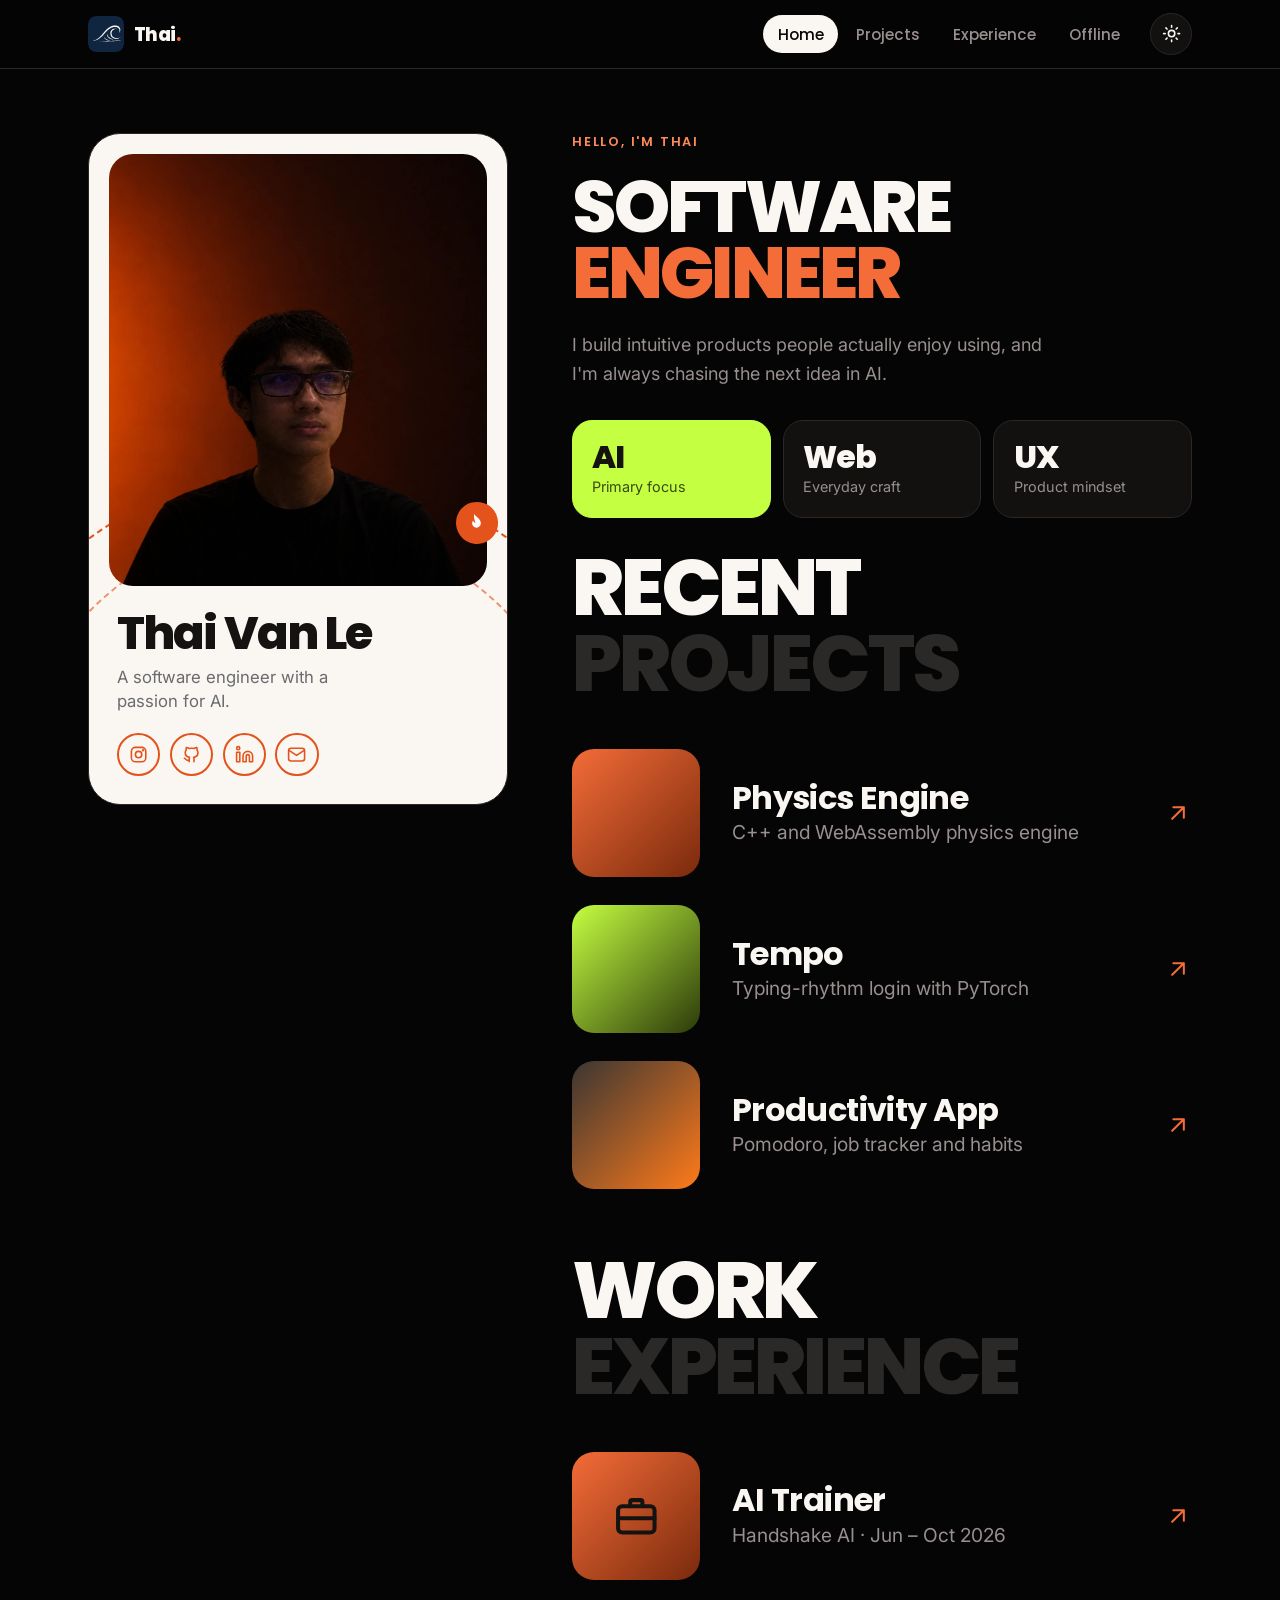
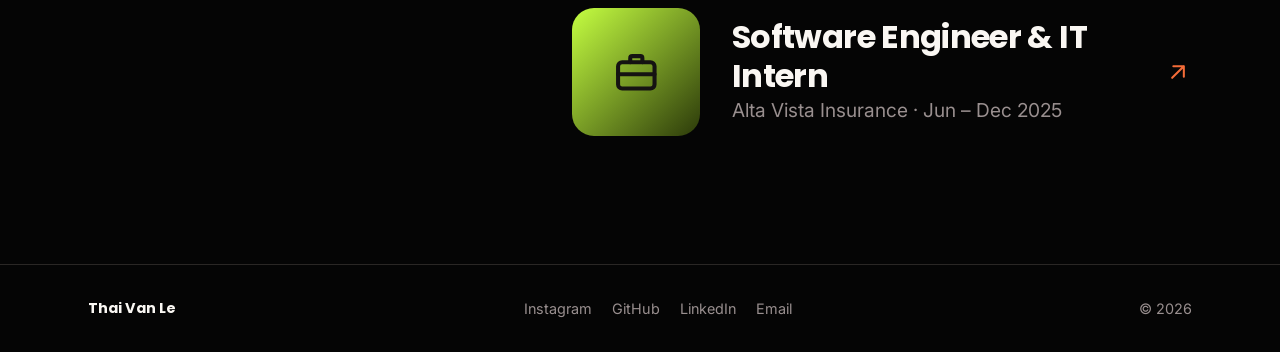
==== commit b2ae24b5: "Add real experience, education and skills from resume Co-Authored-By: Claude Sonnet 5.5 <noreply@ant" ====
--- a/index.html
+++ b/index.html
@@ -51,11 +51,11 @@
 </div>
 <section class="teaser rise" style="--i:5" aria-labelledby="t-proj">
 <h2 class="big" id="t-proj"><span>Recent</span> <span class="dim">projects</span></h2>
-<ul class="rows"><li><a class="row" href="https://physicsenginethai.vercel.app" target="_blank" rel="noopener noreferrer" aria-label="Physics Engine, C++ and WebAssembly physics engine, live demo, opens in a new tab"><span class="tile t1" aria-hidden="true"></span><span class="txt"><b>Physics Engine</b><span>C++ and WebAssembly physics engine</span></span><svg class="go" viewBox="0 0 24 24" aria-hidden="true"><path d="M7 17 17 7M8 7h9v9"/></svg></a></li><li><a class="row" href="https://github.com/Thai2229/Tempo" target="_blank" rel="noopener noreferrer" aria-label="Tempo, Typing-rhythm login with PyTorch, code on GitHub, opens in a new tab"><span class="tile t2" aria-hidden="true"></span><span class="txt"><b>Tempo</b><span>Typing-rhythm login with PyTorch</span></span><svg class="go" viewBox="0 0 24 24" aria-hidden="true"><path d="M7 17 17 7M8 7h9v9"/></svg></a></li><li><a class="row" href="https://productivity-app-client-gamma.vercel.app/" target="_blank" rel="noopener noreferrer" aria-label="Productivity App, Pomodoro, job tracker and habits, live demo, opens in a new tab"><span class="tile t3" aria-hidden="true"></span><span class="txt"><b>Productivity App</b><span>Pomodoro, job tracker and habits</span></span><svg class="go" viewBox="0 0 24 24" aria-hidden="true"><path d="M7 17 17 7M8 7h9v9"/></svg></a></li></ul>
+<ul class="rows"><li><a class="row" href="https://physicsenginethai.vercel.app" target="_blank" rel="noopener noreferrer" aria-label="Physics Engine, C++ and WebAssembly physics engine, live demo, opens in a new tab"><span class="tile t1" aria-hidden="true"></span><span class="txt"><b>Physics Engine</b><span>C++ and WebAssembly physics engine</span></span><svg class="go" viewBox="0 0 24 24" aria-hidden="true"><path d="M7 17 17 7M8 7h9v9"/></svg></a></li><li><a class="row" href="https://github.com/Thai2229/Tempo" target="_blank" rel="noopener noreferrer" aria-label="Tempo, Typing-rhythm login with PyTorch, code on GitHub, opens in a new tab"><span class="tile t2" aria-hidden="true"></span><span class="txt"><b>Tempo</b><span>Typing-rhythm login with PyTorch</span></span><svg class="go" viewBox="0 0 24 24" aria-hidden="true"><path d="M7 17 17 7M8 7h9v9"/></svg></a></li><li><a class="row" href="https://productivityappthai.vercel.app/" target="_blank" rel="noopener noreferrer" aria-label="Productivity App, Pomodoro, job tracker and habits, live demo, opens in a new tab"><span class="tile t3" aria-hidden="true"></span><span class="txt"><b>Productivity App</b><span>Pomodoro, job tracker and habits</span></span><svg class="go" viewBox="0 0 24 24" aria-hidden="true"><path d="M7 17 17 7M8 7h9v9"/></svg></a></li></ul>
 </section>
 <section class="teaser rise" style="--i:6" aria-labelledby="t-exp">
 <h2 class="big" id="t-exp"><span>Work</span> <span class="dim">Experience</span></h2>
-<ul class="rows"><li><a class="row" href="experience.html"><span class="tile t1" aria-hidden="true"><svg viewBox="0 0 24 24"><rect x="3" y="7" width="18" height="13" rx="2"/><path d="M9 7V5a1 1 0 0 1 1-1h4a1 1 0 0 1 1 1v2M3 13h18"/></svg></span><span class="txt"><b>Role title</b><span>Company name &middot; Start &ndash; Present</span></span><svg class="go" viewBox="0 0 24 24" aria-hidden="true"><path d="M7 17 17 7M8 7h9v9"/></svg></a></li><li><a class="row" href="experience.html"><span class="tile t2" aria-hidden="true"><svg viewBox="0 0 24 24"><rect x="3" y="7" width="18" height="13" rx="2"/><path d="M9 7V5a1 1 0 0 1 1-1h4a1 1 0 0 1 1 1v2M3 13h18"/></svg></span><span class="txt"><b>Role title</b><span>Company name &middot; Start &ndash; End</span></span><svg class="go" viewBox="0 0 24 24" aria-hidden="true"><path d="M7 17 17 7M8 7h9v9"/></svg></a></li><li><a class="row" href="experience.html"><span class="tile t3" aria-hidden="true"><svg viewBox="0 0 24 24"><rect x="3" y="7" width="18" height="13" rx="2"/><path d="M9 7V5a1 1 0 0 1 1-1h4a1 1 0 0 1 1 1v2M3 13h18"/></svg></span><span class="txt"><b>Role title</b><span>Company name &middot; Start &ndash; End</span></span><svg class="go" viewBox="0 0 24 24" aria-hidden="true"><path d="M7 17 17 7M8 7h9v9"/></svg></a></li></ul>
+<ul class="rows"><li><a class="row" href="experience.html"><span class="tile t1" aria-hidden="true"><svg viewBox="0 0 24 24"><rect x="3" y="7" width="18" height="13" rx="2"/><path d="M9 7V5a1 1 0 0 1 1-1h4a1 1 0 0 1 1 1v2M3 13h18"/></svg></span><span class="txt"><b>AI Trainer</b><span>Handshake AI &middot; Jun &ndash; Oct 2026</span></span><svg class="go" viewBox="0 0 24 24" aria-hidden="true"><path d="M7 17 17 7M8 7h9v9"/></svg></a></li><li><a class="row" href="experience.html"><span class="tile t2" aria-hidden="true"><svg viewBox="0 0 24 24"><rect x="3" y="7" width="18" height="13" rx="2"/><path d="M9 7V5a1 1 0 0 1 1-1h4a1 1 0 0 1 1 1v2M3 13h18"/></svg></span><span class="txt"><b>Software Engineer &amp; IT Intern</b><span>Alta Vista Insurance &middot; Jun &ndash; Dec 2025</span></span><svg class="go" viewBox="0 0 24 24" aria-hidden="true"><path d="M7 17 17 7M8 7h9v9"/></svg></a></li></ul>
 </section>
 </div>
 </div>
--- a/css/styles.css
+++ b/css/styles.css
@@ -126,13 +126,19 @@
 
 /* timeline */
 .timeline{list-style:none;padding:0 0 4rem 1.5rem;border-left:2px dashed var(--line);display:grid;gap:1.25rem;margin-left:.5rem}
-.timeline li{position:relative;padding:1.5rem;border-radius:24px;background:var(--surface);border:1px solid var(--line);transition:border-color .25s,transform .25s}
-.timeline li:hover{border-color:var(--accent);transform:translateX(4px)}
-.timeline li::before{content:"";position:absolute;left:calc(-1.5rem - 7px);top:2rem;width:12px;height:12px;border-radius:50%;background:var(--accent);box-shadow:0 0 0 4px var(--bg)}
+.timeline>li{position:relative;padding:1.5rem;border-radius:24px;background:var(--surface);border:1px solid var(--line);transition:border-color .25s,transform .25s}
+.timeline>li:hover{border-color:var(--accent);transform:translateX(4px)}
+.timeline>li::before{content:"";position:absolute;left:calc(-1.5rem - 7px);top:2rem;width:12px;height:12px;border-radius:50%;background:var(--accent);box-shadow:0 0 0 4px var(--bg)}
 .timeline time{font:600 .8rem var(--font-head);letter-spacing:.1em;text-transform:uppercase;color:var(--accent-ink)}
-.timeline h2{font:700 1.4rem/1.2 var(--font-head);letter-spacing:-.02em;margin:.3rem 0}
+.timeline h2,.timeline h3{font:700 1.4rem/1.2 var(--font-head);letter-spacing:-.02em;margin:.3rem 0}
 .timeline .org{color:var(--ink);font-weight:500}
 .timeline p{color:var(--muted)}
+.timeline ul{list-style:disc;padding-left:1.1rem;margin-top:.75rem;color:var(--muted);line-height:1.6;text-align:left}
+.timeline ul li+li{margin-top:.4rem}
+.block-title{font:700 1.4rem/1.2 var(--font-head);letter-spacing:-.02em;margin:0 0 1.25rem .5rem}
+.skills{padding-bottom:4rem}
+.skills h3{font:600 .8rem var(--font-head);letter-spacing:.1em;text-transform:uppercase;color:var(--accent-ink);margin:1.25rem 0 .6rem .5rem}
+.skills .tags{margin:0 0 0 .5rem}
 
 /* footer */
 footer{border-top:1px solid var(--line);padding:2rem 0;color:var(--muted);font-size:.9rem}
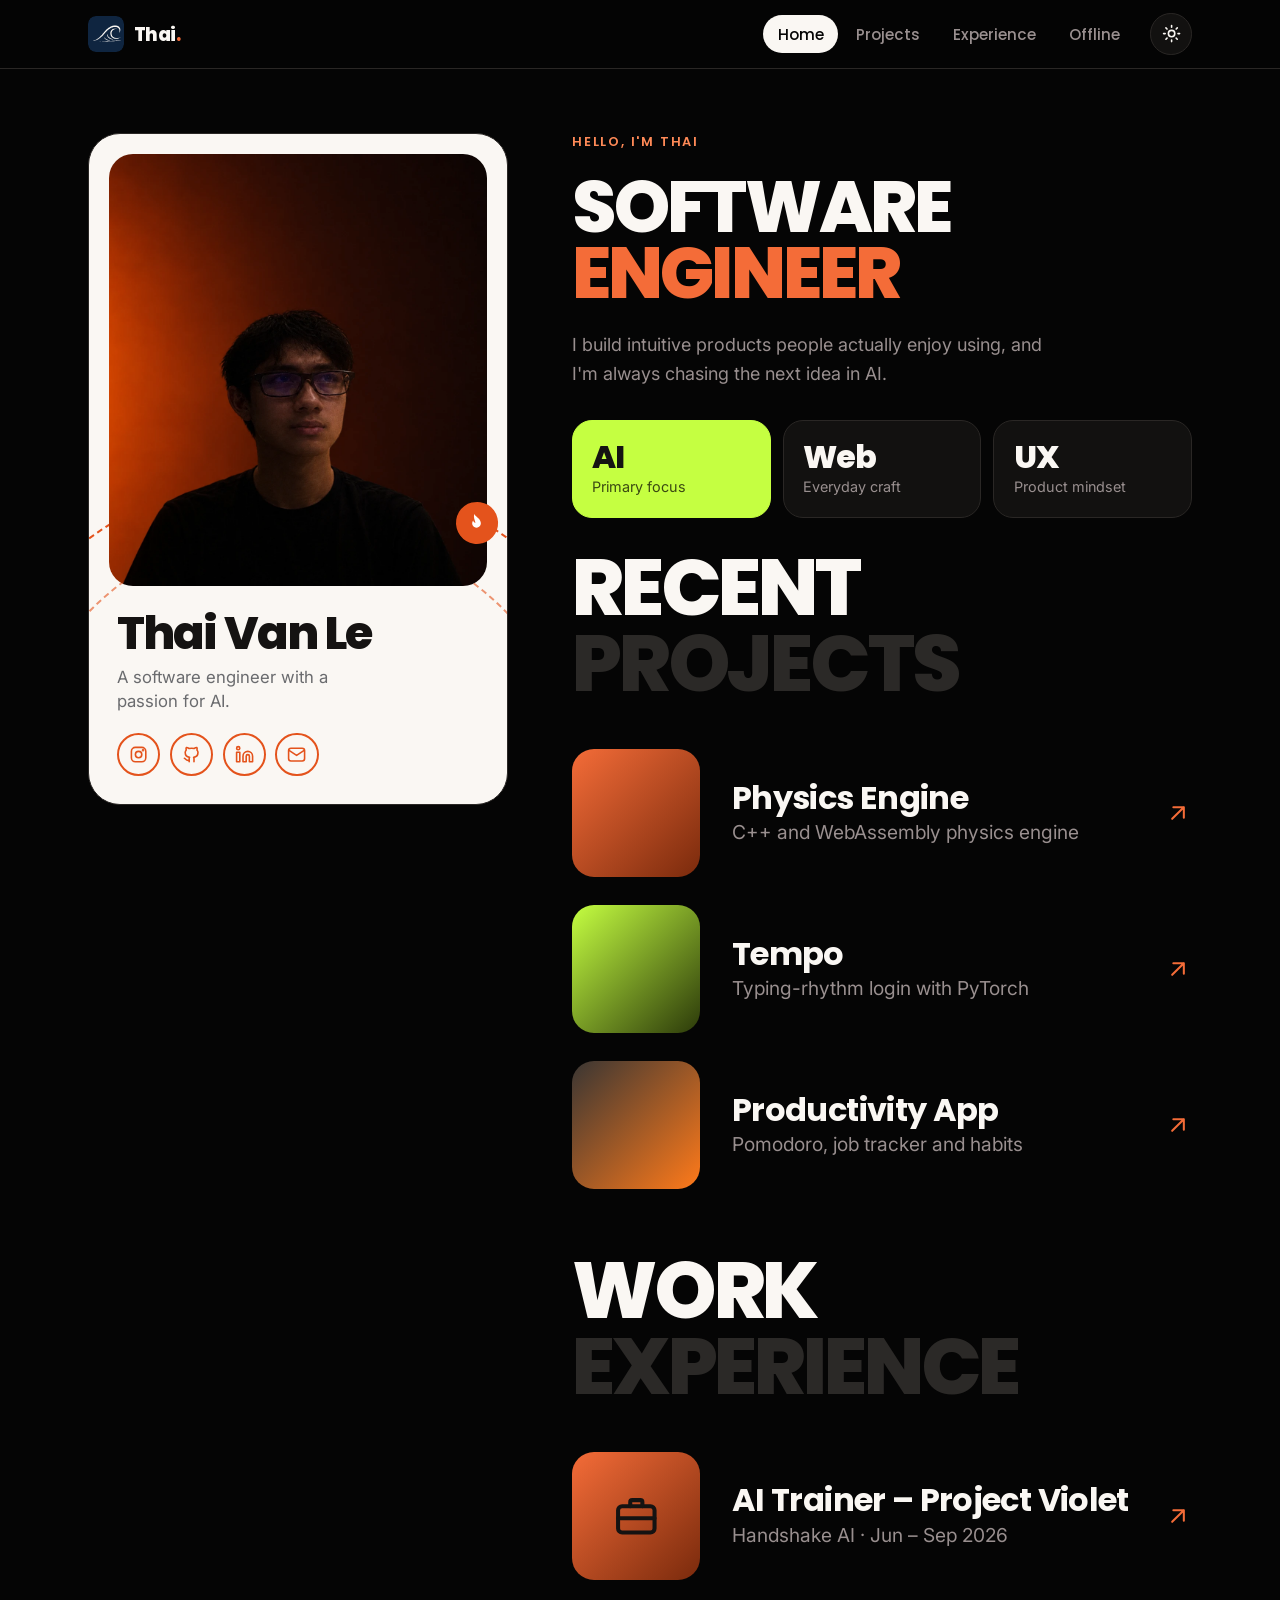
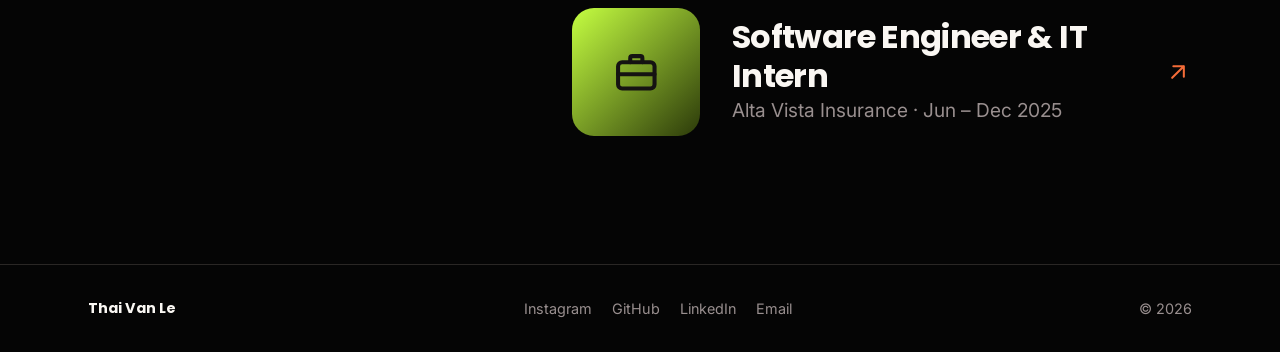
==== commit 710a5924: "AI Trainer - Project Violet, end date September 2026 Co-Authored-By: Claude Sonnet 5.5 <noreply@anth" ====
--- a/index.html
+++ b/index.html
@@ -55,7 +55,7 @@
 </section>
 <section class="teaser rise" style="--i:6" aria-labelledby="t-exp">
 <h2 class="big" id="t-exp"><span>Work</span> <span class="dim">Experience</span></h2>
-<ul class="rows"><li><a class="row" href="experience.html"><span class="tile t1" aria-hidden="true"><svg viewBox="0 0 24 24"><rect x="3" y="7" width="18" height="13" rx="2"/><path d="M9 7V5a1 1 0 0 1 1-1h4a1 1 0 0 1 1 1v2M3 13h18"/></svg></span><span class="txt"><b>AI Trainer</b><span>Handshake AI &middot; Jun &ndash; Oct 2026</span></span><svg class="go" viewBox="0 0 24 24" aria-hidden="true"><path d="M7 17 17 7M8 7h9v9"/></svg></a></li><li><a class="row" href="experience.html"><span class="tile t2" aria-hidden="true"><svg viewBox="0 0 24 24"><rect x="3" y="7" width="18" height="13" rx="2"/><path d="M9 7V5a1 1 0 0 1 1-1h4a1 1 0 0 1 1 1v2M3 13h18"/></svg></span><span class="txt"><b>Software Engineer &amp; IT Intern</b><span>Alta Vista Insurance &middot; Jun &ndash; Dec 2025</span></span><svg class="go" viewBox="0 0 24 24" aria-hidden="true"><path d="M7 17 17 7M8 7h9v9"/></svg></a></li></ul>
+<ul class="rows"><li><a class="row" href="experience.html"><span class="tile t1" aria-hidden="true"><svg viewBox="0 0 24 24"><rect x="3" y="7" width="18" height="13" rx="2"/><path d="M9 7V5a1 1 0 0 1 1-1h4a1 1 0 0 1 1 1v2M3 13h18"/></svg></span><span class="txt"><b>AI Trainer &ndash; Project Violet</b><span>Handshake AI &middot; Jun &ndash; Sep 2026</span></span><svg class="go" viewBox="0 0 24 24" aria-hidden="true"><path d="M7 17 17 7M8 7h9v9"/></svg></a></li><li><a class="row" href="experience.html"><span class="tile t2" aria-hidden="true"><svg viewBox="0 0 24 24"><rect x="3" y="7" width="18" height="13" rx="2"/><path d="M9 7V5a1 1 0 0 1 1-1h4a1 1 0 0 1 1 1v2M3 13h18"/></svg></span><span class="txt"><b>Software Engineer &amp; IT Intern</b><span>Alta Vista Insurance &middot; Jun &ndash; Dec 2025</span></span><svg class="go" viewBox="0 0 24 24" aria-hidden="true"><path d="M7 17 17 7M8 7h9v9"/></svg></a></li></ul>
 </section>
 </div>
 </div>
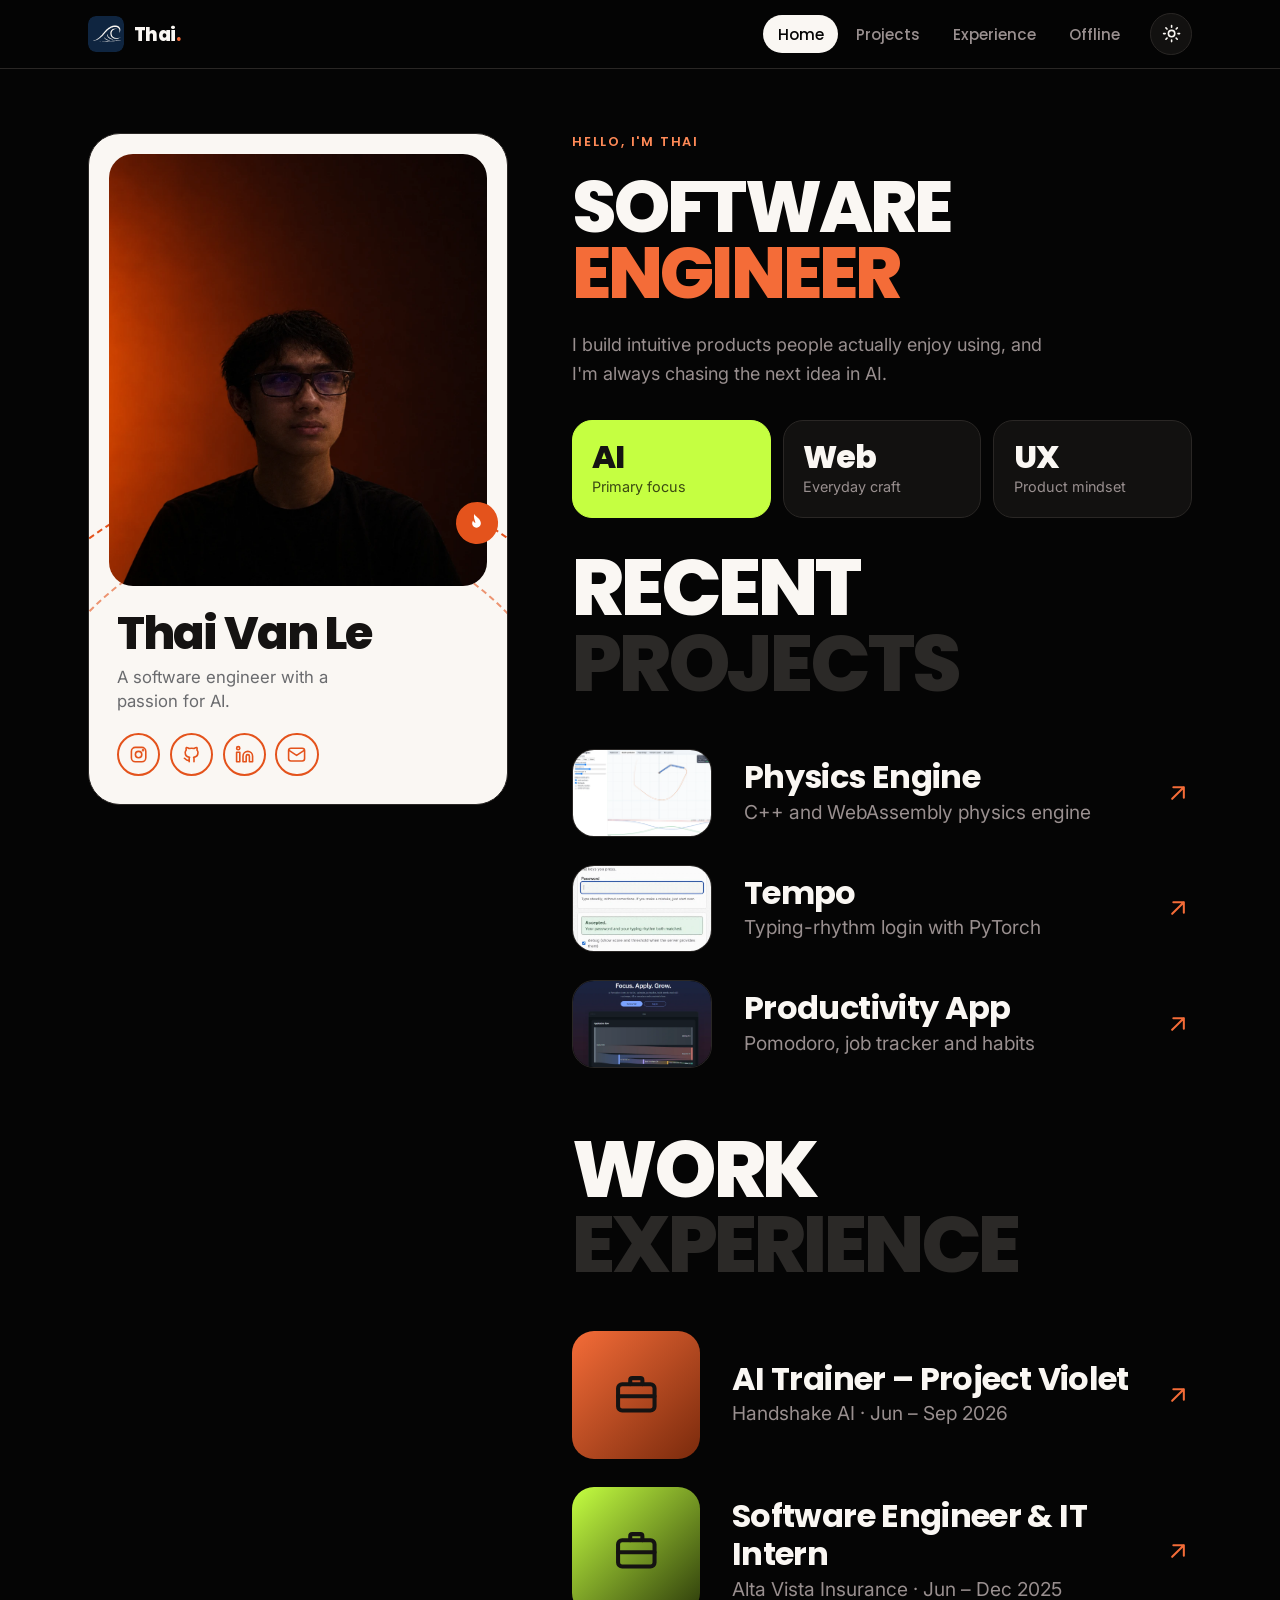
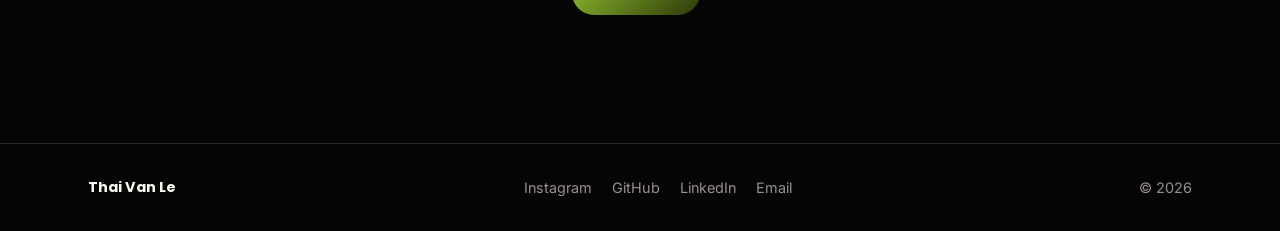
==== commit 40413b94: "Use real project screenshots for the cards and Home rows Co-Authored-By: Claude Sonnet 5.5 <noreply@" ====
--- a/index.html
+++ b/index.html
@@ -51,7 +51,7 @@
 </div>
 <section class="teaser rise" style="--i:5" aria-labelledby="t-proj">
 <h2 class="big" id="t-proj"><span>Recent</span> <span class="dim">projects</span></h2>
-<ul class="rows"><li><a class="row" href="https://physicsenginethai.vercel.app" target="_blank" rel="noopener noreferrer" aria-label="Physics Engine, C++ and WebAssembly physics engine, live demo, opens in a new tab"><span class="tile t1" aria-hidden="true"></span><span class="txt"><b>Physics Engine</b><span>C++ and WebAssembly physics engine</span></span><svg class="go" viewBox="0 0 24 24" aria-hidden="true"><path d="M7 17 17 7M8 7h9v9"/></svg></a></li><li><a class="row" href="https://github.com/Thai2229/Tempo" target="_blank" rel="noopener noreferrer" aria-label="Tempo, Typing-rhythm login with PyTorch, code on GitHub, opens in a new tab"><span class="tile t2" aria-hidden="true"></span><span class="txt"><b>Tempo</b><span>Typing-rhythm login with PyTorch</span></span><svg class="go" viewBox="0 0 24 24" aria-hidden="true"><path d="M7 17 17 7M8 7h9v9"/></svg></a></li><li><a class="row" href="https://productivityappthai.vercel.app/" target="_blank" rel="noopener noreferrer" aria-label="Productivity App, Pomodoro, job tracker and habits, live demo, opens in a new tab"><span class="tile t3" aria-hidden="true"></span><span class="txt"><b>Productivity App</b><span>Pomodoro, job tracker and habits</span></span><svg class="go" viewBox="0 0 24 24" aria-hidden="true"><path d="M7 17 17 7M8 7h9v9"/></svg></a></li></ul>
+<ul class="rows"><li><a class="row" href="https://physicsenginethai.vercel.app" target="_blank" rel="noopener noreferrer" aria-label="Physics Engine, C++ and WebAssembly physics engine, live demo, opens in a new tab"><span class="tile t1" aria-hidden="true"><img src="assets/projects/physics-engine.webp" alt="" width="1200" height="750" loading="lazy" decoding="async"></span><span class="txt"><b>Physics Engine</b><span>C++ and WebAssembly physics engine</span></span><svg class="go" viewBox="0 0 24 24" aria-hidden="true"><path d="M7 17 17 7M8 7h9v9"/></svg></a></li><li><a class="row" href="https://github.com/Thai2229/Tempo" target="_blank" rel="noopener noreferrer" aria-label="Tempo, Typing-rhythm login with PyTorch, code on GitHub, opens in a new tab"><span class="tile t2" aria-hidden="true"><img src="assets/projects/tempo.webp" alt="" width="420" height="262" loading="lazy" decoding="async"></span><span class="txt"><b>Tempo</b><span>Typing-rhythm login with PyTorch</span></span><svg class="go" viewBox="0 0 24 24" aria-hidden="true"><path d="M7 17 17 7M8 7h9v9"/></svg></a></li><li><a class="row" href="https://productivityappthai.vercel.app/" target="_blank" rel="noopener noreferrer" aria-label="Productivity App, Pomodoro, job tracker and habits, live demo, opens in a new tab"><span class="tile t3" aria-hidden="true"><img src="assets/projects/productivity-app.webp" alt="" width="743" height="464" loading="lazy" decoding="async"></span><span class="txt"><b>Productivity App</b><span>Pomodoro, job tracker and habits</span></span><svg class="go" viewBox="0 0 24 24" aria-hidden="true"><path d="M7 17 17 7M8 7h9v9"/></svg></a></li></ul>
 </section>
 <section class="teaser rise" style="--i:6" aria-labelledby="t-exp">
 <h2 class="big" id="t-exp"><span>Work</span> <span class="dim">Experience</span></h2>
--- a/css/styles.css
+++ b/css/styles.css
@@ -95,6 +95,8 @@
 .rows{list-style:none;padding:0;display:grid;gap:clamp(1rem,2.5vw,1.75rem)}
 .row{display:flex;align-items:center;gap:clamp(1rem,3vw,2rem);text-decoration:none;border-radius:20px}
 .tile{flex:none;width:clamp(4.25rem,14vw,8rem);aspect-ratio:1;border-radius:clamp(14px,3vw,22px);display:grid;place-items:center;color:var(--on-accent);transition:transform .25s}
+.tile:has(img){width:clamp(6rem,14vw,8.75rem);aspect-ratio:16/10;overflow:hidden;border:1px solid var(--line)}
+.tile img{width:100%;height:100%;object-fit:cover;display:block}
 .tile svg{width:38%;fill:none;stroke:currentColor;stroke-width:2;stroke-linecap:round;stroke-linejoin:round}
 .t1{background:linear-gradient(135deg,var(--accent),#7a2a0c)}
 .t2{background:linear-gradient(135deg,var(--lime),#2c3a0a)}
@@ -111,8 +113,8 @@
 .grid{display:grid;grid-template-columns:repeat(auto-fill,minmax(min(100%,17rem),1fr));gap:1rem;padding-bottom:4rem}
 .card{display:flex;flex-direction:column;gap:.75rem;padding:1.5rem;border-radius:24px;background:var(--surface);border:1px solid var(--line);transition:transform .25s,border-color .25s,box-shadow .25s}
 .card:hover{transform:translateY(-5px);border-color:var(--accent);box-shadow:0 14px 34px -18px var(--accent)}
-.card .thumb{aspect-ratio:16/10;border-radius:16px;display:grid;place-items:center;color:var(--on-accent);margin-bottom:.5rem}
-.thumb svg{height:56%;fill:none;stroke:currentColor;stroke-width:2.5;stroke-linecap:round;stroke-linejoin:round}
+.card .thumb{aspect-ratio:16/10;border-radius:16px;overflow:hidden;border:1px solid var(--line);margin-bottom:.5rem}
+.thumb img{width:100%;height:100%;object-fit:cover;display:block}
 .card .links{display:flex;flex-wrap:wrap;gap:.25rem 1.25rem;margin-top:.25rem}
 .card .links a{display:inline-flex;align-items:center;min-height:44px;color:var(--accent-ink);font-weight:600;text-decoration:underline;text-underline-offset:.25em;transition:color .2s}
 .card .links a:hover{color:var(--accent-hot)}
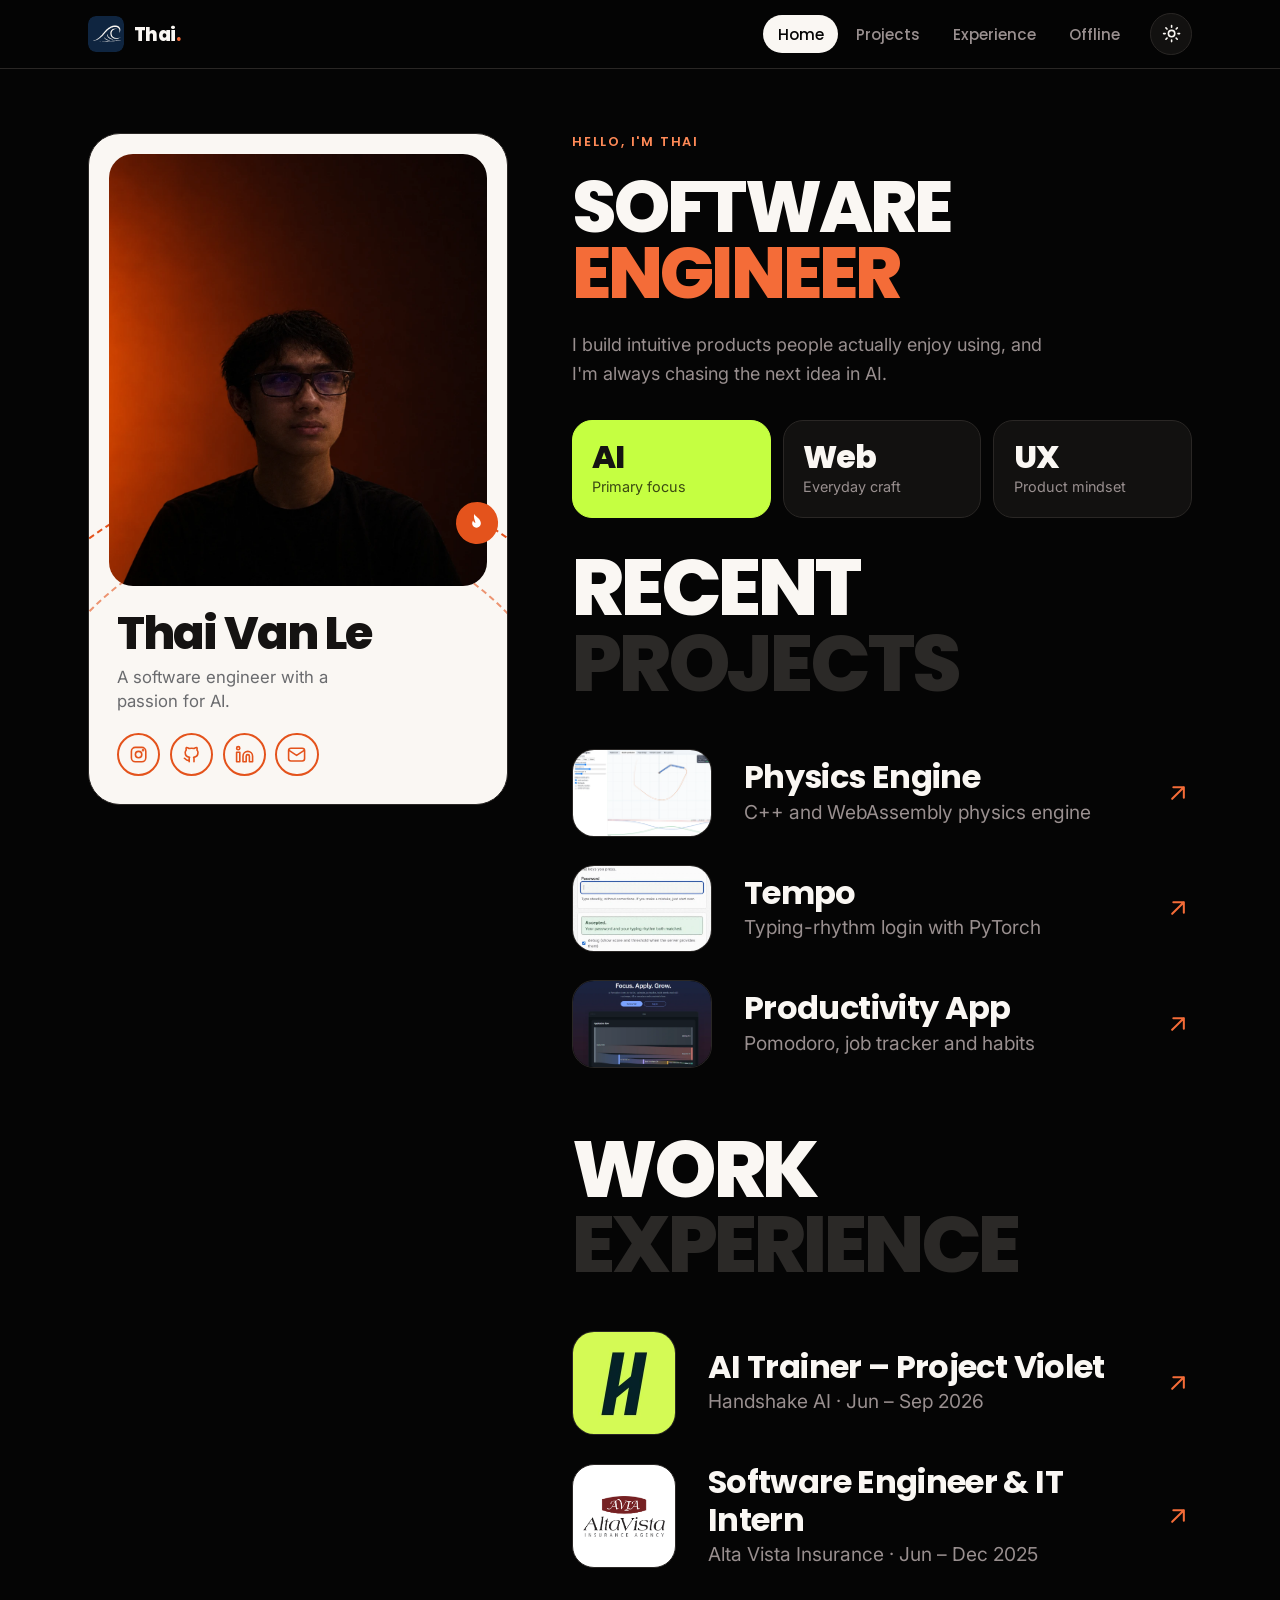
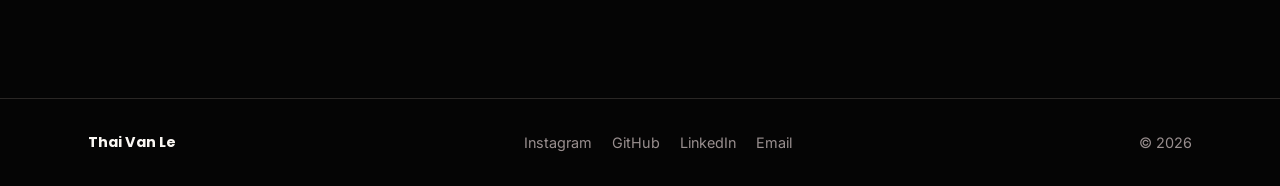
==== commit 5db4f452: "Add employer logos (in progress) Co-Authored-By: Claude Sonnet 5.5 <noreply@anthropic.com> Claude-Se" ====
--- a/index.html
+++ b/index.html
@@ -55,7 +55,7 @@
 </section>
 <section class="teaser rise" style="--i:6" aria-labelledby="t-exp">
 <h2 class="big" id="t-exp"><span>Work</span> <span class="dim">Experience</span></h2>
-<ul class="rows"><li><a class="row" href="experience.html"><span class="tile t1" aria-hidden="true"><svg viewBox="0 0 24 24"><rect x="3" y="7" width="18" height="13" rx="2"/><path d="M9 7V5a1 1 0 0 1 1-1h4a1 1 0 0 1 1 1v2M3 13h18"/></svg></span><span class="txt"><b>AI Trainer &ndash; Project Violet</b><span>Handshake AI &middot; Jun &ndash; Sep 2026</span></span><svg class="go" viewBox="0 0 24 24" aria-hidden="true"><path d="M7 17 17 7M8 7h9v9"/></svg></a></li><li><a class="row" href="experience.html"><span class="tile t2" aria-hidden="true"><svg viewBox="0 0 24 24"><rect x="3" y="7" width="18" height="13" rx="2"/><path d="M9 7V5a1 1 0 0 1 1-1h4a1 1 0 0 1 1 1v2M3 13h18"/></svg></span><span class="txt"><b>Software Engineer &amp; IT Intern</b><span>Alta Vista Insurance &middot; Jun &ndash; Dec 2025</span></span><svg class="go" viewBox="0 0 24 24" aria-hidden="true"><path d="M7 17 17 7M8 7h9v9"/></svg></a></li></ul>
+<ul class="rows"><li><a class="row" href="experience.html"><span class="tile t1 logo-tile" aria-hidden="true"><img src="assets/logos/handshake.webp" alt="" width="408" height="408" loading="lazy" decoding="async"></span><span class="txt"><b>AI Trainer &ndash; Project Violet</b><span>Handshake AI &middot; Jun &ndash; Sep 2026</span></span><svg class="go" viewBox="0 0 24 24" aria-hidden="true"><path d="M7 17 17 7M8 7h9v9"/></svg></a></li><li><a class="row" href="experience.html"><span class="tile t2 logo-tile logo-white" aria-hidden="true"><img src="assets/logos/alta-vista.webp" alt="" width="150" height="76" loading="lazy" decoding="async"></span><span class="txt"><b>Software Engineer &amp; IT Intern</b><span>Alta Vista Insurance &middot; Jun &ndash; Dec 2025</span></span><svg class="go" viewBox="0 0 24 24" aria-hidden="true"><path d="M7 17 17 7M8 7h9v9"/></svg></a></li></ul>
 </section>
 </div>
 </div>
--- a/css/styles.css
+++ b/css/styles.css
@@ -97,6 +97,9 @@
 .tile{flex:none;width:clamp(4.25rem,14vw,8rem);aspect-ratio:1;border-radius:clamp(14px,3vw,22px);display:grid;place-items:center;color:var(--on-accent);transition:transform .25s}
 .tile:has(img){width:clamp(6rem,14vw,8.75rem);aspect-ratio:16/10;overflow:hidden;border:1px solid var(--line)}
 .tile img{width:100%;height:100%;object-fit:cover;display:block}
+.tile.logo-tile:has(img){width:clamp(4.25rem,14vw,6.5rem);aspect-ratio:1}
+.tile.logo-white{background:#fff}
+.tile.logo-white img{object-fit:contain;padding:10%;box-sizing:border-box}
 .tile svg{width:38%;fill:none;stroke:currentColor;stroke-width:2;stroke-linecap:round;stroke-linejoin:round}
 .t1{background:linear-gradient(135deg,var(--accent),#7a2a0c)}
 .t2{background:linear-gradient(135deg,var(--lime),#2c3a0a)}
@@ -137,6 +140,10 @@
 .timeline p{color:var(--muted)}
 .timeline ul{list-style:disc;padding-left:1.1rem;margin-top:.75rem;color:var(--muted);line-height:1.6;text-align:left}
 .timeline ul li+li{margin-top:.4rem}
+.timeline .logo{float:left;width:64px;height:64px;margin:0 1rem .5rem 0;border-radius:14px;border:1px solid var(--line);object-fit:cover}
+.timeline .logo-white{background:#fff;object-fit:contain;padding:6px;box-sizing:border-box}
+.timeline .logo~ul{clear:both}
+@media(max-width:600px){.timeline .logo{width:48px;height:48px}}
 .block-title{font:700 1.4rem/1.2 var(--font-head);letter-spacing:-.02em;margin:0 0 1.25rem .5rem}
 .skills{padding-bottom:4rem}
 .skills h3{font:600 .8rem var(--font-head);letter-spacing:.1em;text-transform:uppercase;color:var(--accent-ink);margin:1.25rem 0 .6rem .5rem}
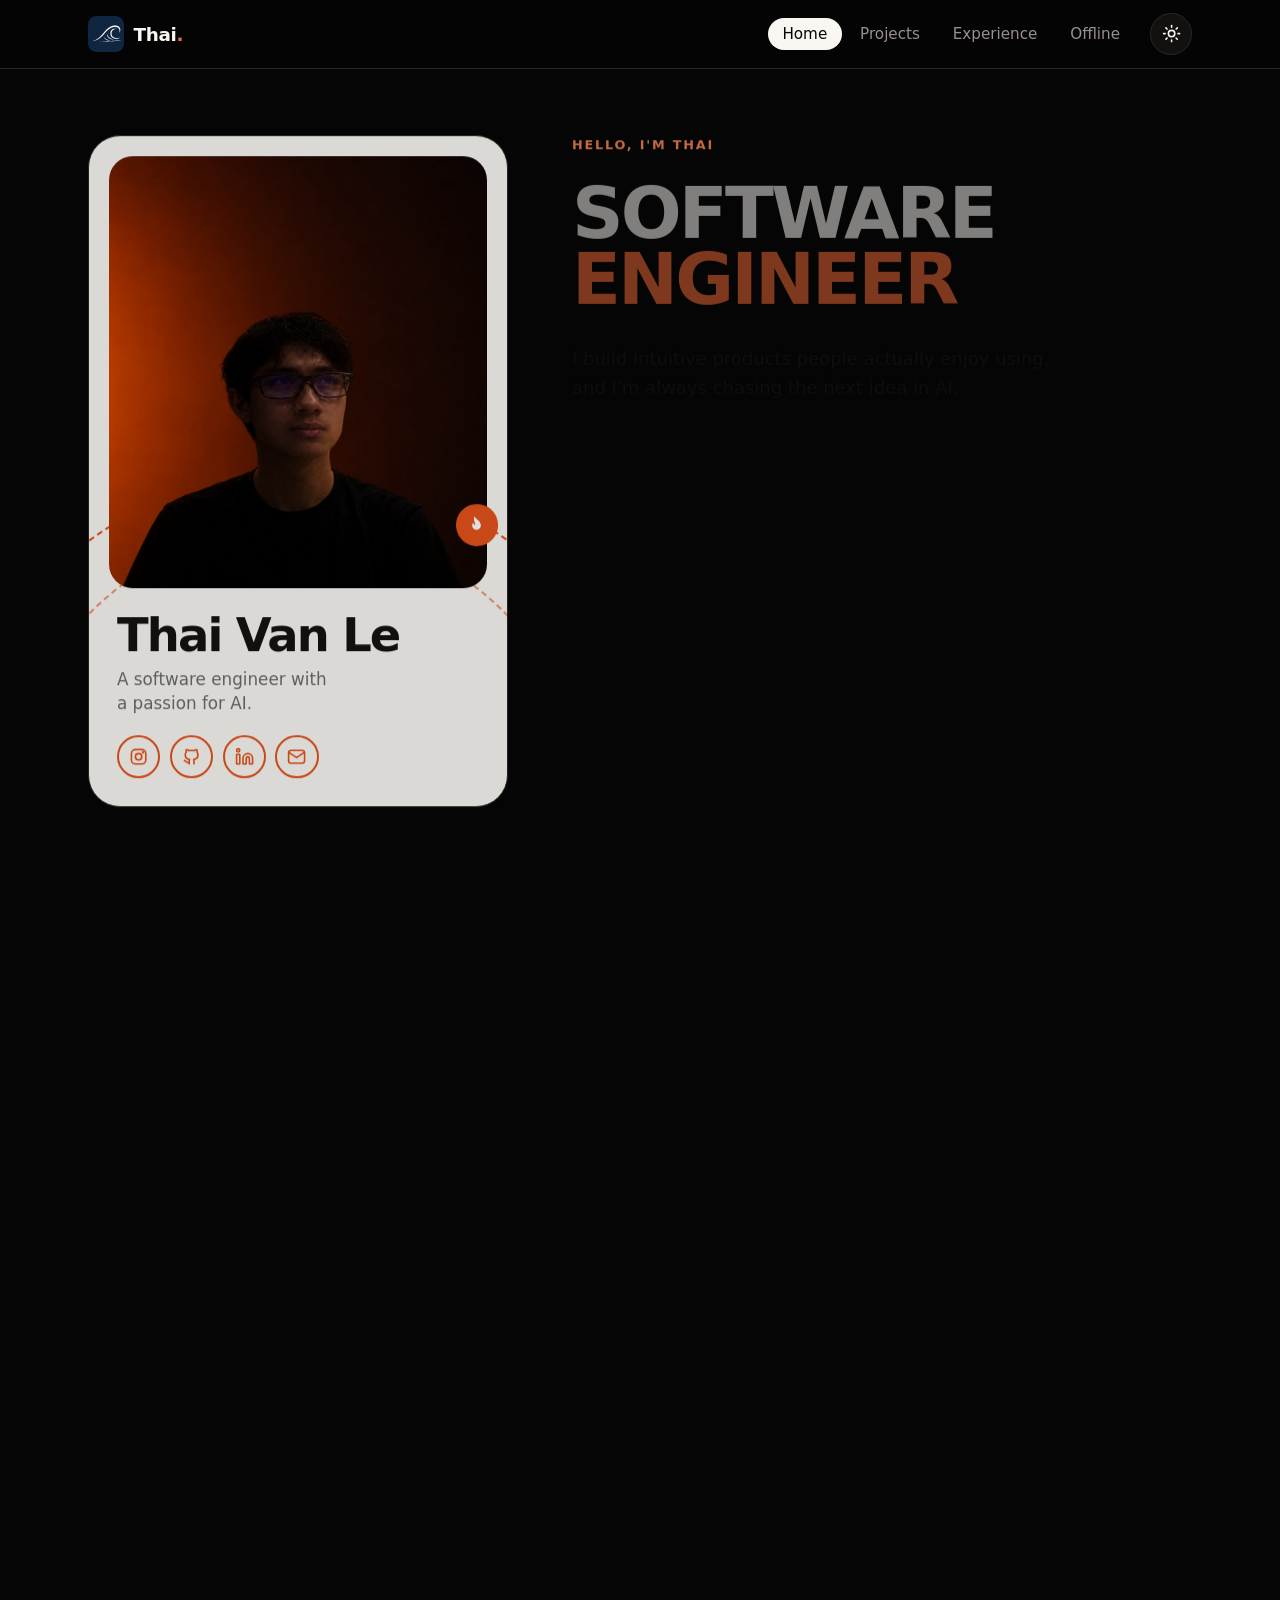
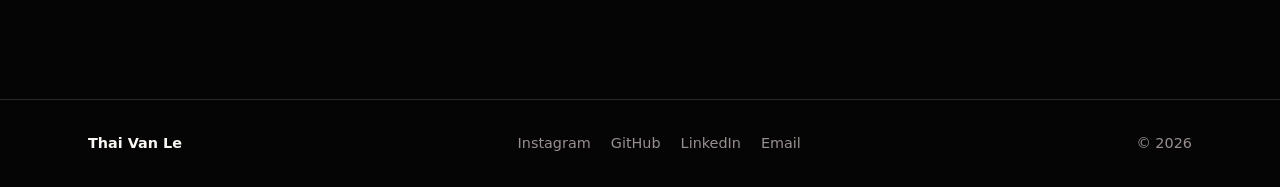
==== commit dfc1045a: "Fix /home 404: serve the home page from home.html Co-Authored-By: Claude Sonnet 5.5 <noreply@anthrop" ====
--- a/index.html
+++ b/index.html
@@ -1,72 +1,14 @@
-<!DOCTYPE html>
-<html lang="en" data-theme="dark">
+<!doctype html>
+<html lang="en">
 <head>
 <meta charset="utf-8">
-<link rel="icon" type="image/svg+xml" href="assets/favicon.svg">
-<link rel="icon" type="image/png" href="assets/favicon.png">
-<meta name="viewport" content="width=device-width, initial-scale=1">
-<title>Thai Van Le | Software Engineer</title>
-<meta name="description" content="Thai Van Le, a software engineer with a passion for AI.">
-<script>try{var t="dark";if(localStorage.getItem("theme")==="light"){t="light"}document.documentElement.dataset.theme=t}catch(e){}</script>
-<link rel="preconnect" href="https://fonts.googleapis.com">
-<link rel="preconnect" href="https://fonts.gstatic.com" crossorigin>
-<link href="https://fonts.googleapis.com/css2?family=Inter:wght@400;500;600&family=Poppins:wght@500;600;700;800&display=swap" rel="stylesheet">
-<link rel="stylesheet" href="css/styles.css">
-<script src="js/main.js" defer></script>
+<meta name="viewport" content="width=device-width,initial-scale=1">
+<meta http-equiv="refresh" content="0; url=home.html">
+<meta name="color-scheme" content="dark light">
+<title>Thai Van Le</title>
+<style>body{background:#050505;color:#faf7f3;font-family:system-ui,sans-serif;padding:2rem}a{color:#ff8a57}</style>
 </head>
 <body>
-<a class="skip" href="#main">Skip to content</a>
-<header class="top">
-<div class="wrap">
-<a class="brand" href="index.html" aria-label="Thai Van Le, home"><img src="assets/logo.svg" alt="" width="36" height="36">Thai<span>.</span></a>
-<nav id="nav" aria-label="Main"><ul><li><a href="index.html" aria-current="page">Home</a></li><li><a href="projects.html">Projects</a></li><li><a href="experience.html">Experience</a></li><li><a href="offline.html">Offline</a></li></ul></nav>
-<button class="icon-btn theme-toggle" type="button" aria-label="Toggle light and dark theme" title="Toggle theme (T)"><svg class="sun" viewBox="0 0 24 24" aria-hidden="true"><circle cx="12" cy="12" r="4"/><path d="M12 2v2m0 16v2M4.900 4.900l1.400 1.400m11.400 11.400 1.400 1.400M2 12h2m16 0h2M4.900 19.100l1.400-1.400M17.700 6.300l1.400-1.400"/></svg><svg class="moon" viewBox="0 0 24 24" aria-hidden="true"><path d="M21 12.800A9 9 0 1 1 11.200 3a7 7 0 0 0 9.800 9.800z"/></svg></button>
-<button class="icon-btn menu-btn" type="button" aria-label="Menu" aria-expanded="false" aria-controls="nav"><svg viewBox="0 0 24 24" aria-hidden="true"><path d="M4 7h16M4 12h16M4 17h16"/></svg></button>
-</div>
-</header>
-<main id="main">
-<div class="wrap">
-<div class="hero">
-<aside class="profile rise" aria-label="Profile">
-<span class="arc" aria-hidden="true"></span><span class="badge"><svg viewBox="0 0 24 24" aria-hidden="true"><path d="M12 2c1 4 5 6 5 11a5 5 0 0 1-10 0c0-2 1-3 2-4 0 2 1 3 2 3 0-4-1-6 1-10z"/></svg></span>
-<span class="arc two" aria-hidden="true"></span>
-<img class="photo" src="assets/photo.webp" alt="Portrait of Thai Van Le looking up and to the side against an orange-to-black gradient" width="1340" height="1174">
-<div class="who">
-<h1>Thai Van Le</h1>
-<p>A software engineer with a passion for AI.</p>
-<ul class="socials"><li><a href="https://www.instagram.com/thaiv.2229/" aria-label="Instagram" target="_blank" rel="noopener noreferrer"><svg viewBox="0 0 24 24" aria-hidden="true"><rect x="3" y="3" width="18" height="18" rx="5"/><circle cx="12" cy="12" r="4"/><circle cx="17.5" cy="6.5" r=".6"/></svg></a></li><li><a href="https://github.com/Thai2229" aria-label="GitHub" target="_blank" rel="noopener noreferrer"><svg viewBox="0 0 24 24" aria-hidden="true"><path d="M9 19c-4 1.3-4-2-6-2.5m12 4.5v-3.5c0-1 .1-1.5-.5-2 2.800-.3 5.500-1.400 5.500-6a4.600 4.600 0 0 0-1.300-3.200 4.300 4.300 0 0 0-.1-3.200s-1.100-.3-3.500 1.300a12 12 0 0 0-6.200 0C6.500 2.800 5.400 3.100 5.400 3.100a4.300 4.300 0 0 0-.1 3.200A4.600 4.600 0 0 0 4 9.500c0 4.600 2.700 5.700 5.500 6-.6.500-.6 1.200-.5 2V21"/></svg></a></li><li><a href="https://www.linkedin.com/in/thaivanle" aria-label="LinkedIn" target="_blank" rel="noopener noreferrer"><svg viewBox="0 0 24 24" aria-hidden="true"><path d="M16 8a6 6 0 0 1 6 6v7h-4v-7a2 2 0 0 0-4 0v7h-4v-7a6 6 0 0 1 6-6zM2 9h4v12H2zM4 2a2 2 0 1 1 0 4 2 2 0 0 1 0-4z"/></svg></a></li><li><a href="mailto:mrthaivanle@gmail.com" aria-label="Email"><svg viewBox="0 0 24 24" aria-hidden="true"><rect x="2" y="4" width="20" height="16" rx="3"/><path d="m3 7 9 6 9-6"/></svg></a></li></ul>
-</div>
-</aside>
-<div class="feed">
-<div class="intro">
-<p class="eyebrow rise" style="--i:1">Hello, I'm Thai</p>
-<p class="title rise" style="--i:2" role="presentation">Software <em>Engineer</em></p>
-<p class="lead rise" style="--i:3">I build intuitive products people actually enjoy using, and I'm always chasing the next idea in AI.</p>
-<div class="stats rise" style="--i:4">
-<!-- placeholder stat tiles: focus areas, no invented numbers -->
-<div class="stat lime"><b>AI</b><span>Primary focus</span></div>
-<div class="stat"><b>Web</b><span>Everyday craft</span></div>
-<div class="stat"><b>UX</b><span>Product mindset</span></div>
-</div>
-</div>
-<section class="teaser rise" style="--i:5" aria-labelledby="t-proj">
-<h2 class="big" id="t-proj"><span>Recent</span> <span class="dim">projects</span></h2>
-<ul class="rows"><li><a class="row" href="https://physicsenginethai.vercel.app" target="_blank" rel="noopener noreferrer" aria-label="Physics Engine, C++ and WebAssembly physics engine, live demo, opens in a new tab"><span class="tile t1" aria-hidden="true"><img src="assets/projects/physics-engine.webp" alt="" width="1200" height="750" loading="lazy" decoding="async"></span><span class="txt"><b>Physics Engine</b><span>C++ and WebAssembly physics engine</span></span><svg class="go" viewBox="0 0 24 24" aria-hidden="true"><path d="M7 17 17 7M8 7h9v9"/></svg></a></li><li><a class="row" href="https://github.com/Thai2229/Tempo" target="_blank" rel="noopener noreferrer" aria-label="Tempo, Typing-rhythm login with PyTorch, code on GitHub, opens in a new tab"><span class="tile t2" aria-hidden="true"><img src="assets/projects/tempo.webp" alt="" width="420" height="262" loading="lazy" decoding="async"></span><span class="txt"><b>Tempo</b><span>Typing-rhythm login with PyTorch</span></span><svg class="go" viewBox="0 0 24 24" aria-hidden="true"><path d="M7 17 17 7M8 7h9v9"/></svg></a></li><li><a class="row" href="https://productivityappthai.vercel.app/" target="_blank" rel="noopener noreferrer" aria-label="Productivity App, Pomodoro, job tracker and habits, live demo, opens in a new tab"><span class="tile t3" aria-hidden="true"><img src="assets/projects/productivity-app.webp" alt="" width="743" height="464" loading="lazy" decoding="async"></span><span class="txt"><b>Productivity App</b><span>Pomodoro, job tracker and habits</span></span><svg class="go" viewBox="0 0 24 24" aria-hidden="true"><path d="M7 17 17 7M8 7h9v9"/></svg></a></li></ul>
-</section>
-<section class="teaser rise" style="--i:6" aria-labelledby="t-exp">
-<h2 class="big" id="t-exp"><span>Work</span> <span class="dim">Experience</span></h2>
-<ul class="rows"><li><a class="row" href="experience.html"><span class="tile t1 logo-tile" aria-hidden="true"><img src="assets/logos/handshake.webp" alt="" width="408" height="408" loading="lazy" decoding="async"></span><span class="txt"><b>AI Trainer &ndash; Project Violet</b><span>Handshake AI &middot; Jun &ndash; Sep 2026</span></span><svg class="go" viewBox="0 0 24 24" aria-hidden="true"><path d="M7 17 17 7M8 7h9v9"/></svg></a></li><li><a class="row" href="experience.html"><span class="tile t2 logo-tile logo-white" aria-hidden="true"><img src="assets/logos/alta-vista.webp" alt="" width="150" height="76" loading="lazy" decoding="async"></span><span class="txt"><b>Software Engineer &amp; IT Intern</b><span>Alta Vista Insurance &middot; Jun &ndash; Dec 2025</span></span><svg class="go" viewBox="0 0 24 24" aria-hidden="true"><path d="M7 17 17 7M8 7h9v9"/></svg></a></li></ul>
-</section>
-</div>
-</div>
-</div>
-</main>
-<footer>
-<div class="wrap">
-<strong>Thai Van Le</strong>
-<ul><li><a href="https://www.instagram.com/thaiv.2229/" target="_blank" rel="noopener noreferrer">Instagram</a></li><li><a href="https://github.com/Thai2229" target="_blank" rel="noopener noreferrer">GitHub</a></li><li><a href="https://www.linkedin.com/in/thaivanle" target="_blank" rel="noopener noreferrer">LinkedIn</a></li><li><a href="mailto:mrthaivanle@gmail.com">Email</a></li></ul>
-<span>&copy; 2026</span>
-</div>
-</footer>
+<a href="home.html">Go to the home page</a>
 </body>
 </html>
